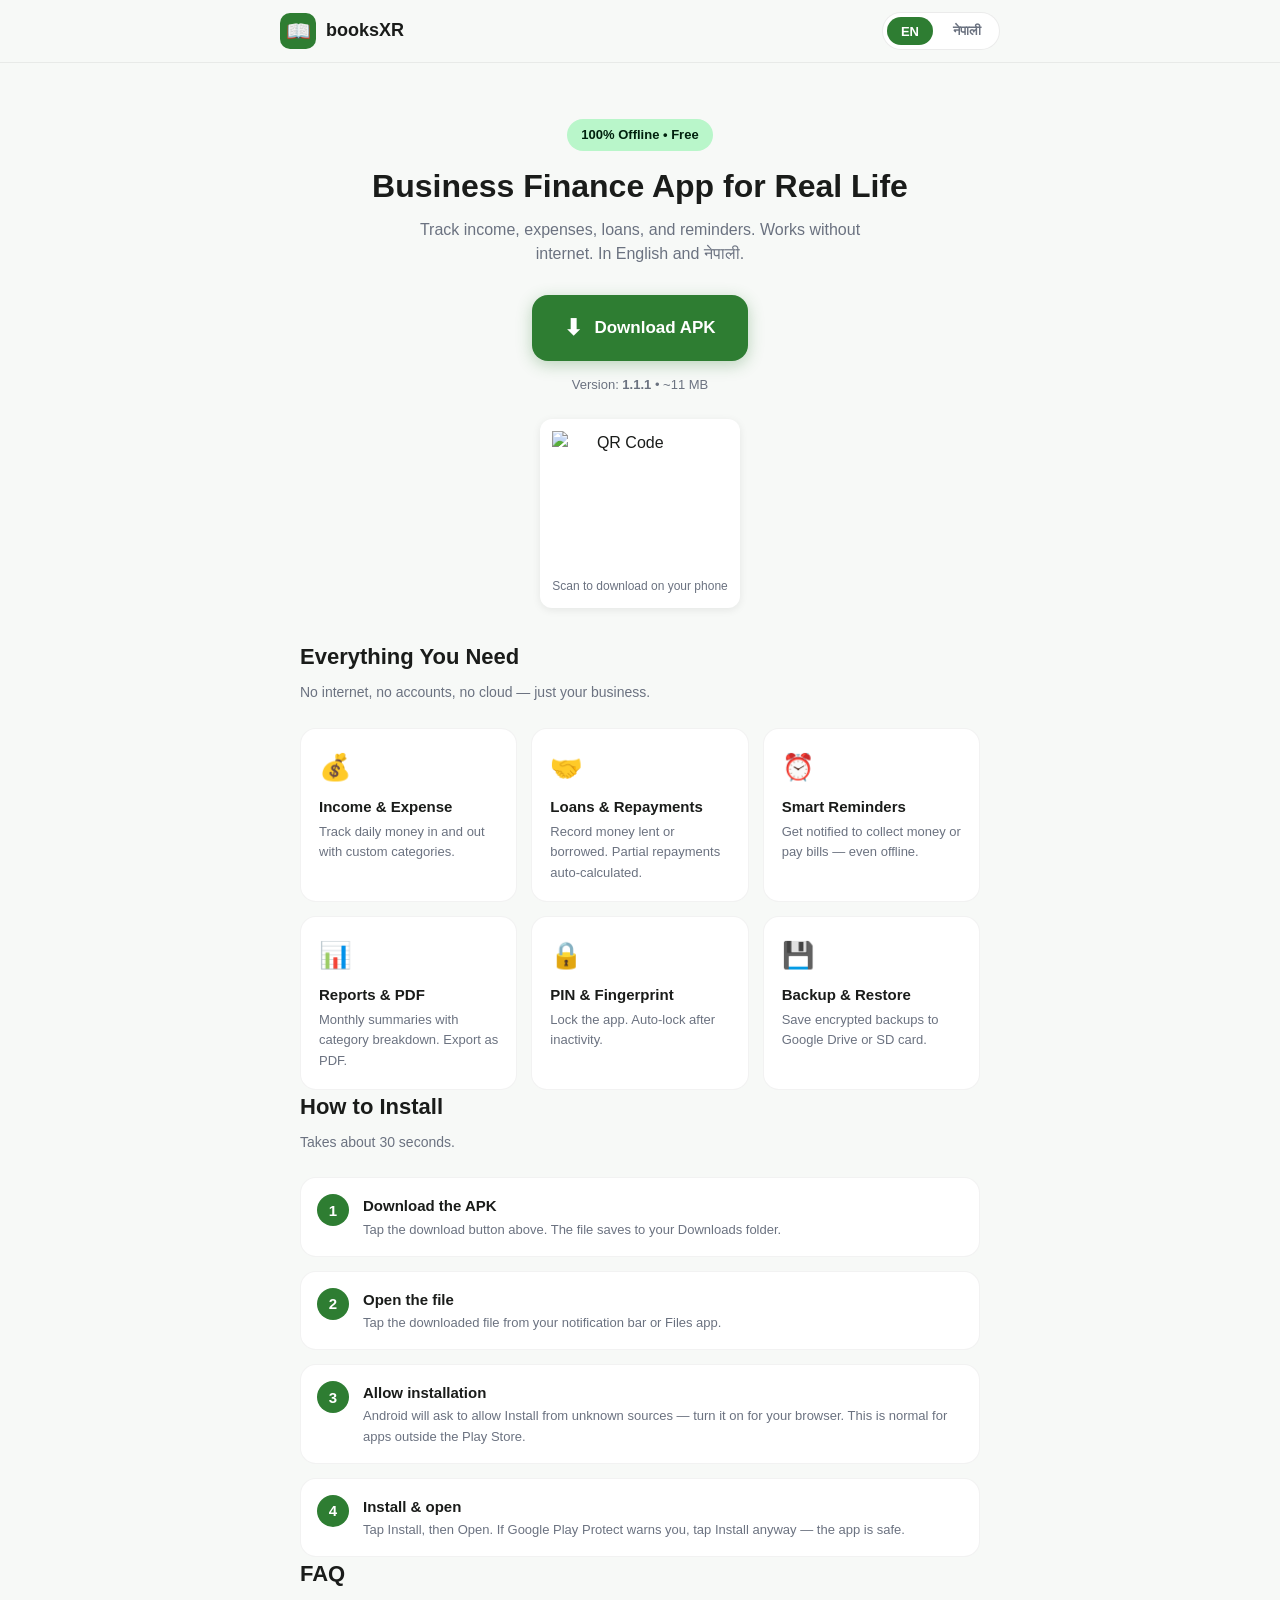
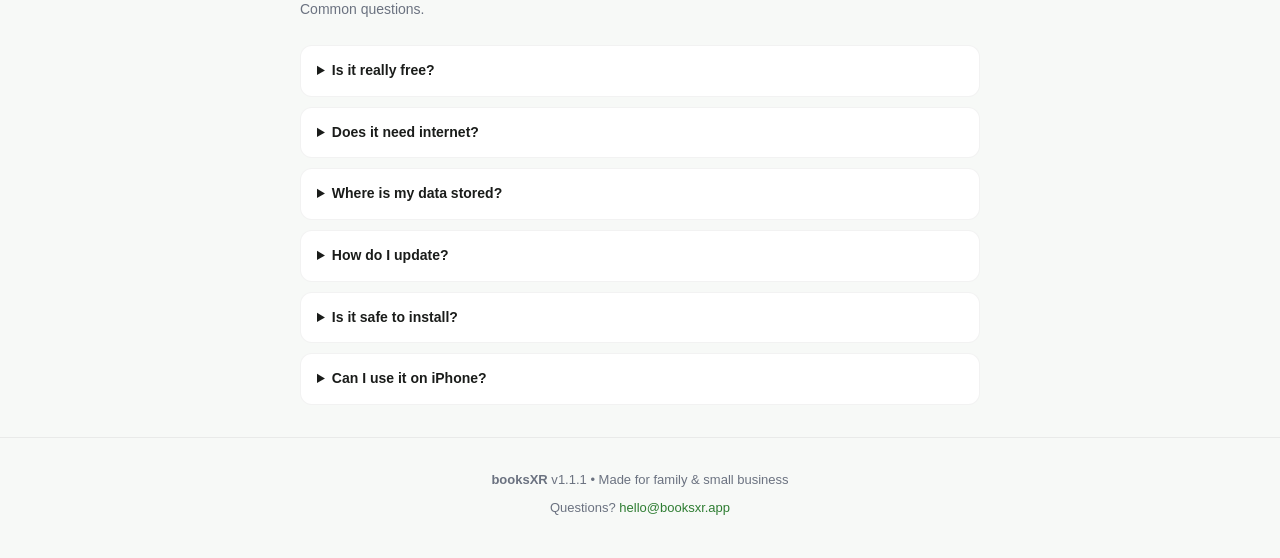
==== index.html @ 1511cb79 "made website of booksxr" ====
<!DOCTYPE html>
<html lang="en">
<head>
  <meta charset="UTF-8">
  <meta name="viewport" content="width=device-width, initial-scale=1.0">
  <title>booksXR — Business Finance App</title>
  <meta name="description" content="Free, offline, secure finance app for small business owners. Track income, expenses, loans, and reminders — in English and Nepali.">
  <meta property="og:title" content="booksXR — Business Finance App">
  <meta property="og:description" content="Free, offline, secure finance app. English + नेपाली.">
  <meta property="og:type" content="website">
  <meta name="theme-color" content="#2E7D32">
  <link rel="icon" type="image/png" href="icon-192.png">
  <link rel="apple-touch-icon" href="icon-192.png">
  <style>
    :root {
      --green: #2E7D32;
      --green-light: #B9F6CA;
      --red: #C62828;
      --dark: #1A1C1A;
      --light: #F7F9F7;
      --grey: #6B7280;
      --radius: 16px;
    }
    * { box-sizing: border-box; margin: 0; padding: 0; }
    body {
      font-family: -apple-system, BlinkMacSystemFont, "Segoe UI", Roboto, sans-serif;
      background: var(--light); color: var(--dark); line-height: 1.55;
      -webkit-font-smoothing: antialiased;
    }
    .container { max-width: 720px; margin: 0 auto; padding: 0 20px; }
    header {
      position: sticky; top: 0; z-index: 10;
      background: rgba(247, 249, 247, 0.95); backdrop-filter: blur(8px);
      border-bottom: 1px solid rgba(0,0,0,0.06);
    }
    .header-inner { display: flex; align-items: center; justify-content: space-between; padding: 12px 0; }
    .logo { display: flex; align-items: center; gap: 10px; font-weight: 700; font-size: 18px; }
    .logo-icon {
      width: 36px; height: 36px; background: var(--green); border-radius: 10px;
      display: flex; align-items: center; justify-content: center;
      color: white; font-size: 20px;
    }
    .lang-switch {
      display: flex; gap: 6px; background: white;
      border-radius: 999px; padding: 4px; border: 1px solid rgba(0,0,0,0.08);
    }
    .lang-switch button {
      padding: 6px 14px; border: none; background: transparent; cursor: pointer;
      border-radius: 999px; font-size: 13px; font-weight: 600; color: var(--grey);
      transition: all 0.15s;
    }
    .lang-switch button.active { background: var(--green); color: white; }
    
    .hero { padding: 56px 0 32px; text-align: center; }
    .hero h1 { font-size: 32px; font-weight: 800; margin-bottom: 12px; line-height: 1.2; }
    .hero p { font-size: 16px; color: var(--grey); max-width: 480px; margin: 0 auto 28px; }
    .badge {
      display: inline-flex; align-items: center; gap: 6px;
      background: var(--green-light); color: #00210E;
      padding: 6px 14px; border-radius: 999px; font-size: 13px; font-weight: 600;
      margin-bottom: 16px;
    }
    .download-btn {
      display: inline-flex; align-items: center; gap: 12px;
      background: var(--green); color: white; padding: 16px 32px;
      border-radius: var(--radius); text-decoration: none;
      font-weight: 700; font-size: 17px; box-shadow: 0 4px 16px rgba(46, 125, 50, 0.3);
      transition: transform 0.15s, box-shadow 0.15s;
    }
    .download-btn:hover { transform: translateY(-2px); box-shadow: 0 6px 20px rgba(46, 125, 50, 0.4); }
    .download-btn:active { transform: translateY(0); }
    .version-info {
      margin-top: 14px; font-size: 13px; color: var(--grey);
    }
    .qr-wrap {
      margin-top: 24px; display: inline-block;
      background: white; padding: 12px; border-radius: 12px;
      box-shadow: 0 2px 8px rgba(0,0,0,0.08);
    }
    .qr-wrap img { display: block; width: 140px; height: 140px; }
    .qr-caption { font-size: 12px; color: var(--grey); margin-top: 6px; }

    section { padding: 40px 0; }
    section h2 { font-size: 22px; font-weight: 800; margin-bottom: 8px; }
    section .sub { color: var(--grey); font-size: 14px; margin-bottom: 24px; }

    .features {
      display: grid; grid-template-columns: repeat(auto-fit, minmax(200px, 1fr));
      gap: 14px;
    }
    .feature {
      background: white; padding: 18px; border-radius: var(--radius);
      border: 1px solid rgba(0,0,0,0.05);
    }
    .feature-icon { font-size: 26px; margin-bottom: 8px; }
    .feature h3 { font-size: 15px; font-weight: 700; margin-bottom: 4px; }
    .feature p { font-size: 13px; color: var(--grey); }

    .steps { counter-reset: step; display: flex; flex-direction: column; gap: 14px; }
    .step {
      display: flex; gap: 14px; background: white; padding: 16px;
      border-radius: var(--radius); border: 1px solid rgba(0,0,0,0.05);
    }
    .step::before {
      counter-increment: step; content: counter(step);
      flex-shrink: 0; width: 32px; height: 32px; border-radius: 999px;
      background: var(--green); color: white;
      display: flex; align-items: center; justify-content: center;
      font-weight: 700; font-size: 15px;
    }
    .step-body h4 { font-size: 15px; font-weight: 700; margin-bottom: 2px; }
    .step-body p { font-size: 13px; color: var(--grey); }

    .faq { display: flex; flex-direction: column; gap: 10px; }
    details {
      background: white; padding: 14px 16px; border-radius: 12px;
      border: 1px solid rgba(0,0,0,0.05);
    }
    summary { cursor: pointer; font-weight: 600; font-size: 14px; }
    details p { font-size: 13px; color: var(--grey); margin-top: 8px; }

    footer {
      padding: 32px 0 40px; text-align: center;
      font-size: 13px; color: var(--grey);
      border-top: 1px solid rgba(0,0,0,0.06); margin-top: 32px;
    }
    footer a { color: var(--green); text-decoration: none; }
    footer a:hover { text-decoration: underline; }

    @media (max-width: 480px) {
      .hero h1 { font-size: 26px; }
      .hero { padding: 32px 0 24px; }
      .download-btn { padding: 14px 24px; font-size: 15px; }
    }
  </style>
</head>
<body>

<header>
  <div class="container header-inner">
    <div class="logo">
      <div class="logo-icon">📖</div>
      <span>booksXR</span>
    </div>
    <div class="lang-switch">
      <button id="btn-en" onclick="setLang('en')">EN</button>
      <button id="btn-ne" onclick="setLang('ne')">नेपाली</button>
    </div>
  </div>
</header>

<main>
  <div class="hero container">
    <span class="badge" data-i18n="badge">100% Offline • Free</span>
    <h1 data-i18n="hero_title">Business Finance App for Real Life</h1>
    <p data-i18n="hero_sub">Track income, expenses, loans, and reminders. Works without internet. In English and नेपाली.</p>
    
    <a id="download-btn" class="download-btn" href="booksXR-v1.1.1.apk" download>
      <span style="font-size: 22px;">⬇</span>
      <span data-i18n="download_btn">Download APK</span>
    </a>
    <div class="version-info">
      <span data-i18n="version_label">Version</span>: <strong id="version-number">1.1.1</strong>
      • <span id="apk-size">~20 MB</span>
    </div>

    <div class="qr-wrap">
      <img id="qr-img" src="https://api.qrserver.com/v1/create-qr-code/?size=200x200&data=" alt="QR Code" />
      <div class="qr-caption" data-i18n="qr_caption">Scan to download on your phone</div>
    </div>
  </div>

  <section class="container">
    <h2 data-i18n="features_title">Everything You Need</h2>
    <p class="sub" data-i18n="features_sub">No internet, no accounts, no cloud — just your business.</p>
    <div class="features">
      <div class="feature">
        <div class="feature-icon">💰</div>
        <h3 data-i18n="f1_t">Income &amp; Expense</h3>
        <p data-i18n="f1_d">Track daily money in and out with custom categories.</p>
      </div>
      <div class="feature">
        <div class="feature-icon">🤝</div>
        <h3 data-i18n="f2_t">Loans &amp; Repayments</h3>
        <p data-i18n="f2_d">Record money lent or borrowed. Partial repayments auto-calculated.</p>
      </div>
      <div class="feature">
        <div class="feature-icon">⏰</div>
        <h3 data-i18n="f3_t">Smart Reminders</h3>
        <p data-i18n="f3_d">Get notified to collect money or pay bills — even offline.</p>
      </div>
      <div class="feature">
        <div class="feature-icon">📊</div>
        <h3 data-i18n="f4_t">Reports &amp; PDF</h3>
        <p data-i18n="f4_d">Monthly summaries with category breakdown. Export as PDF.</p>
      </div>
      <div class="feature">
        <div class="feature-icon">🔒</div>
        <h3 data-i18n="f5_t">PIN &amp; Fingerprint</h3>
        <p data-i18n="f5_d">Lock the app. Auto-lock after inactivity.</p>
      </div>
      <div class="feature">
        <div class="feature-icon">💾</div>
        <h3 data-i18n="f6_t">Backup &amp; Restore</h3>
        <p data-i18n="f6_d">Save encrypted backups to Google Drive or SD card.</p>
      </div>
    </div>
  </section>

  <section class="container">
    <h2 data-i18n="install_title">How to Install</h2>
    <p class="sub" data-i18n="install_sub">Takes about 30 seconds.</p>
    <div class="steps">
      <div class="step">
        <div class="step-body">
          <h4 data-i18n="s1_t">Download the APK</h4>
          <p data-i18n="s1_d">Tap the download button above. The file will save to your Downloads folder.</p>
        </div>
      </div>
      <div class="step">
        <div class="step-body">
          <h4 data-i18n="s2_t">Open the file</h4>
          <p data-i18n="s2_d">Tap the downloaded file from your notification bar or Files app.</p>
        </div>
      </div>
      <div class="step">
        <div class="step-body">
          <h4 data-i18n="s3_t">Allow installation</h4>
          <p data-i18n="s3_d">Android will ask to allow "Install from unknown sources" — turn it on for your browser or Files app. This is normal for apps outside the Play Store.</p>
        </div>
      </div>
      <div class="step">
        <div class="step-body">
          <h4 data-i18n="s4_t">Install &amp; open</h4>
          <p data-i18n="s4_d">Tap Install, then Open. If Google Play Protect warns you, tap "Install anyway" — the app is safe and made by us.</p>
        </div>
      </div>
    </div>
  </section>

  <section class="container">
    <h2 data-i18n="faq_title">FAQ</h2>
    <p class="sub" data-i18n="faq_sub">Common questions.</p>
    <div class="faq">
      <details>
        <summary data-i18n="q1_q">Is it really free?</summary>
        <p data-i18n="q1_a">Yes — no ads, no in-app purchases, no subscription. Made for family and community use.</p>
      </details>
      <details>
        <summary data-i18n="q2_q">Does it need internet?</summary>
        <p data-i18n="q2_a">No. The app works 100% offline. All your data stays on your phone. You only need internet to download the app or to upload a backup to Google Drive (optional).</p>
      </details>
      <details>
        <summary data-i18n="q3_q">Where is my data stored?</summary>
        <p data-i18n="q3_a">On your phone, in a private database. Nothing is sent to us or any server. Only you can see it.</p>
      </details>
      <details>
        <summary data-i18n="q4_q">How do I update?</summary>
        <p data-i18n="q4_a">Come back to this site when a new version is available. Download the new APK and tap Install — it will update over the old one and keep all your data.</p>
      </details>
      <details>
        <summary data-i18n="q5_q">Is it safe to install?</summary>
        <p data-i18n="q5_a">Yes. The app is signed with a consistent signature so Android will verify updates are from the same developer. No harmful code. If you have doubts, run it through VirusTotal before installing.</p>
      </details>
      <details>
        <summary data-i18n="q6_q">Can I use it on iPhone?</summary>
        <p data-i18n="q6_a">No — Android only for now. iPhone users cannot install APK files.</p>
      </details>
    </div>
  </section>
</main>

<footer>
  <div class="container">
    <p><strong>booksXR</strong> v<span id="footer-version">1.1.1</span> • Made for family &amp; small business</p>
    <p style="margin-top: 8px;">Questions? <a href="mailto:hello@booksxr.app">hello@booksxr.app</a></p>
  </div>
</footer>

<script>
// ---- Language strings ----
const T = {
  en: {
    badge: "100% Offline • Free",
    hero_title: "Business Finance App for Real Life",
    hero_sub: "Track income, expenses, loans, and reminders. Works without internet. In English and नेपाली.",
    download_btn: "Download APK",
    version_label: "Version",
    qr_caption: "Scan to download on your phone",
    features_title: "Everything You Need",
    features_sub: "No internet, no accounts, no cloud — just your business.",
    f1_t: "Income & Expense", f1_d: "Track daily money in and out with custom categories.",
    f2_t: "Loans & Repayments", f2_d: "Record money lent or borrowed. Partial repayments auto-calculated.",
    f3_t: "Smart Reminders", f3_d: "Get notified to collect money or pay bills — even offline.",
    f4_t: "Reports & PDF", f4_d: "Monthly summaries with category breakdown. Export as PDF.",
    f5_t: "PIN & Fingerprint", f5_d: "Lock the app. Auto-lock after inactivity.",
    f6_t: "Backup & Restore", f6_d: "Save encrypted backups to Google Drive or SD card.",
    install_title: "How to Install",
    install_sub: "Takes about 30 seconds.",
    s1_t: "Download the APK", s1_d: "Tap the download button above. The file saves to your Downloads folder.",
    s2_t: "Open the file", s2_d: "Tap the downloaded file from your notification bar or Files app.",
    s3_t: "Allow installation", s3_d: "Android will ask to allow Install from unknown sources — turn it on for your browser. This is normal for apps outside the Play Store.",
    s4_t: "Install & open", s4_d: "Tap Install, then Open. If Google Play Protect warns you, tap Install anyway — the app is safe.",
    faq_title: "FAQ", faq_sub: "Common questions.",
    q1_q: "Is it really free?", q1_a: "Yes — no ads, no in-app purchases, no subscription.",
    q2_q: "Does it need internet?", q2_a: "No. The app works 100% offline. All your data stays on your phone.",
    q3_q: "Where is my data stored?", q3_a: "On your phone, in a private database. Nothing is sent to us or any server.",
    q4_q: "How do I update?", q4_a: "Come back when a new version is available. Download and install — data is preserved.",
    q5_q: "Is it safe to install?", q5_a: "Yes. Signed by us. No harmful code. Run through VirusTotal if you want extra assurance.",
    q6_q: "Can I use it on iPhone?", q6_a: "No — Android only for now."
  },
  ne: {
    badge: "१००% अफलाइन • निःशुल्क",
    hero_title: "वास्तविक जीवनको लागि व्यापार वित्त एप",
    hero_sub: "आय, खर्च, ऋण र सम्झनाहरू ट्र्याक गर्नुहोस्। इन्टरनेट बिना पनि चल्छ। अंग्रेजी र नेपालीमा।",
    download_btn: "APK डाउनलोड गर्नुहोस्",
    version_label: "संस्करण",
    qr_caption: "फोनमा डाउनलोड गर्न स्क्यान गर्नुहोस्",
    features_title: "तपाईंलाई चाहिने सबै कुरा",
    features_sub: "इन्टरनेट छैन, खाता छैन, क्लाउड छैन — तपाईंको व्यापार मात्र।",
    f1_t: "आय र खर्च", f1_d: "दैनिक पैसा आउने र जाने कुरा कस्टम श्रेणीसँग ट्र्याक गर्नुहोस्।",
    f2_t: "ऋण र भुक्तानी", f2_d: "दिएको वा लिएको पैसा रेकर्ड गर्नुहोस्। आंशिक भुक्तानी स्वतः गणना।",
    f3_t: "स्मार्ट सम्झनाहरू", f3_d: "पैसा उठाउन वा बिल तिर्न सूचना पाउनुहोस् — अफलाइन पनि।",
    f4_t: "प्रतिवेदन र PDF", f4_d: "मासिक सारांश श्रेणी विभाजनसहित। PDF मा निर्यात गर्नुहोस्।",
    f5_t: "PIN र औंलाको छाप", f5_d: "एप लक गर्नुहोस्। निष्क्रियतापछि स्वतः लक।",
    f6_t: "ब्याकअप र पुनर्स्थापना", f6_d: "इन्क्रिप्टेड ब्याकअप Google Drive वा SD कार्डमा सुरक्षित गर्नुहोस्।",
    install_title: "कसरी इन्स्टल गर्ने",
    install_sub: "करिब ३० सेकेन्ड लाग्छ।",
    s1_t: "APK डाउनलोड गर्नुहोस्", s1_d: "माथिको डाउनलोड बटन थिच्नुहोस्। फाइल तपाईंको Downloads फोल्डरमा जान्छ।",
    s2_t: "फाइल खोल्नुहोस्", s2_d: "सूचना बार वा Files एपबाट डाउनलोड भएको फाइलमा थिच्नुहोस्।",
    s3_t: "इन्स्टल गर्न अनुमति दिनुहोस्", s3_d: "Android ले अज्ञात स्रोतबाट इन्स्टल गर्न अनुमति माग्नेछ — ब्राउजरको लागि अन गर्नुहोस्। Play Store बाहिरका एपहरूको लागि यो सामान्य हो।",
    s4_t: "इन्स्टल र खोल्नुहोस्", s4_d: "Install थिच्नुहोस्, त्यसपछि Open। Google Play Protect ले चेतावनी दिए Install anyway थिच्नुहोस् — एप सुरक्षित छ।",
    faq_title: "प्रश्नोत्तर", faq_sub: "सामान्य प्रश्नहरू।",
    q1_q: "के यो साँच्चै निःशुल्क छ?", q1_a: "हो — कुनै विज्ञापन, इन-एप खरिद, वा सदस्यता छैन।",
    q2_q: "के इन्टरनेट चाहिन्छ?", q2_a: "चाहिँदैन। एप १००% अफलाइन चल्छ। तपाईंको सबै डाटा फोनमै रहन्छ।",
    q3_q: "मेरो डाटा कहाँ रहन्छ?", q3_a: "तपाईंको फोनमा, निजी डाटाबेसमा। हामी वा कुनै सर्भरमा केही पठाइँदैन।",
    q4_q: "कसरी अपडेट गर्ने?", q4_a: "नयाँ संस्करण आएपछि यहाँ फर्केर डाउनलोड र इन्स्टल गर्नुहोस् — डाटा सुरक्षित रहन्छ।",
    q5_q: "इन्स्टल गर्न सुरक्षित छ?", q5_a: "हो। हामीले हस्ताक्षर गरेको। कुनै हानिकारक कोड छैन।",
    q6_q: "iPhone मा प्रयोग गर्न सकिन्छ?", q6_a: "अहिलेलाई Android मात्र।"
  }
};

function setLang(lang) {
  localStorage.setItem('booksxr_lang', lang);
  document.documentElement.lang = lang;
  document.querySelectorAll('[data-i18n]').forEach(el => {
    const key = el.getAttribute('data-i18n');
    if (T[lang][key]) el.textContent = T[lang][key];
  });
  document.getElementById('btn-en').classList.toggle('active', lang === 'en');
  document.getElementById('btn-ne').classList.toggle('active', lang === 'ne');
}

// Init language
const savedLang = localStorage.getItem('booksxr_lang') || 'en';
setLang(savedLang);

// Set QR code URL
document.getElementById('qr-img').src =
  'https://api.qrserver.com/v1/create-qr-code/?size=200x200&data=' +
  encodeURIComponent(window.location.href);

// Load version from version.json
fetch('version.json').then(r => r.json()).then(data => {
  document.getElementById('version-number').textContent = data.version;
  document.getElementById('footer-version').textContent = data.version;
  document.getElementById('apk-size').textContent = '~' + data.size + ' MB';
  const btn = document.getElementById('download-btn');
  btn.href = data.apkFile;
  btn.setAttribute('download', data.apkFile);
}).catch(() => {});
</script>
</body>
</html>
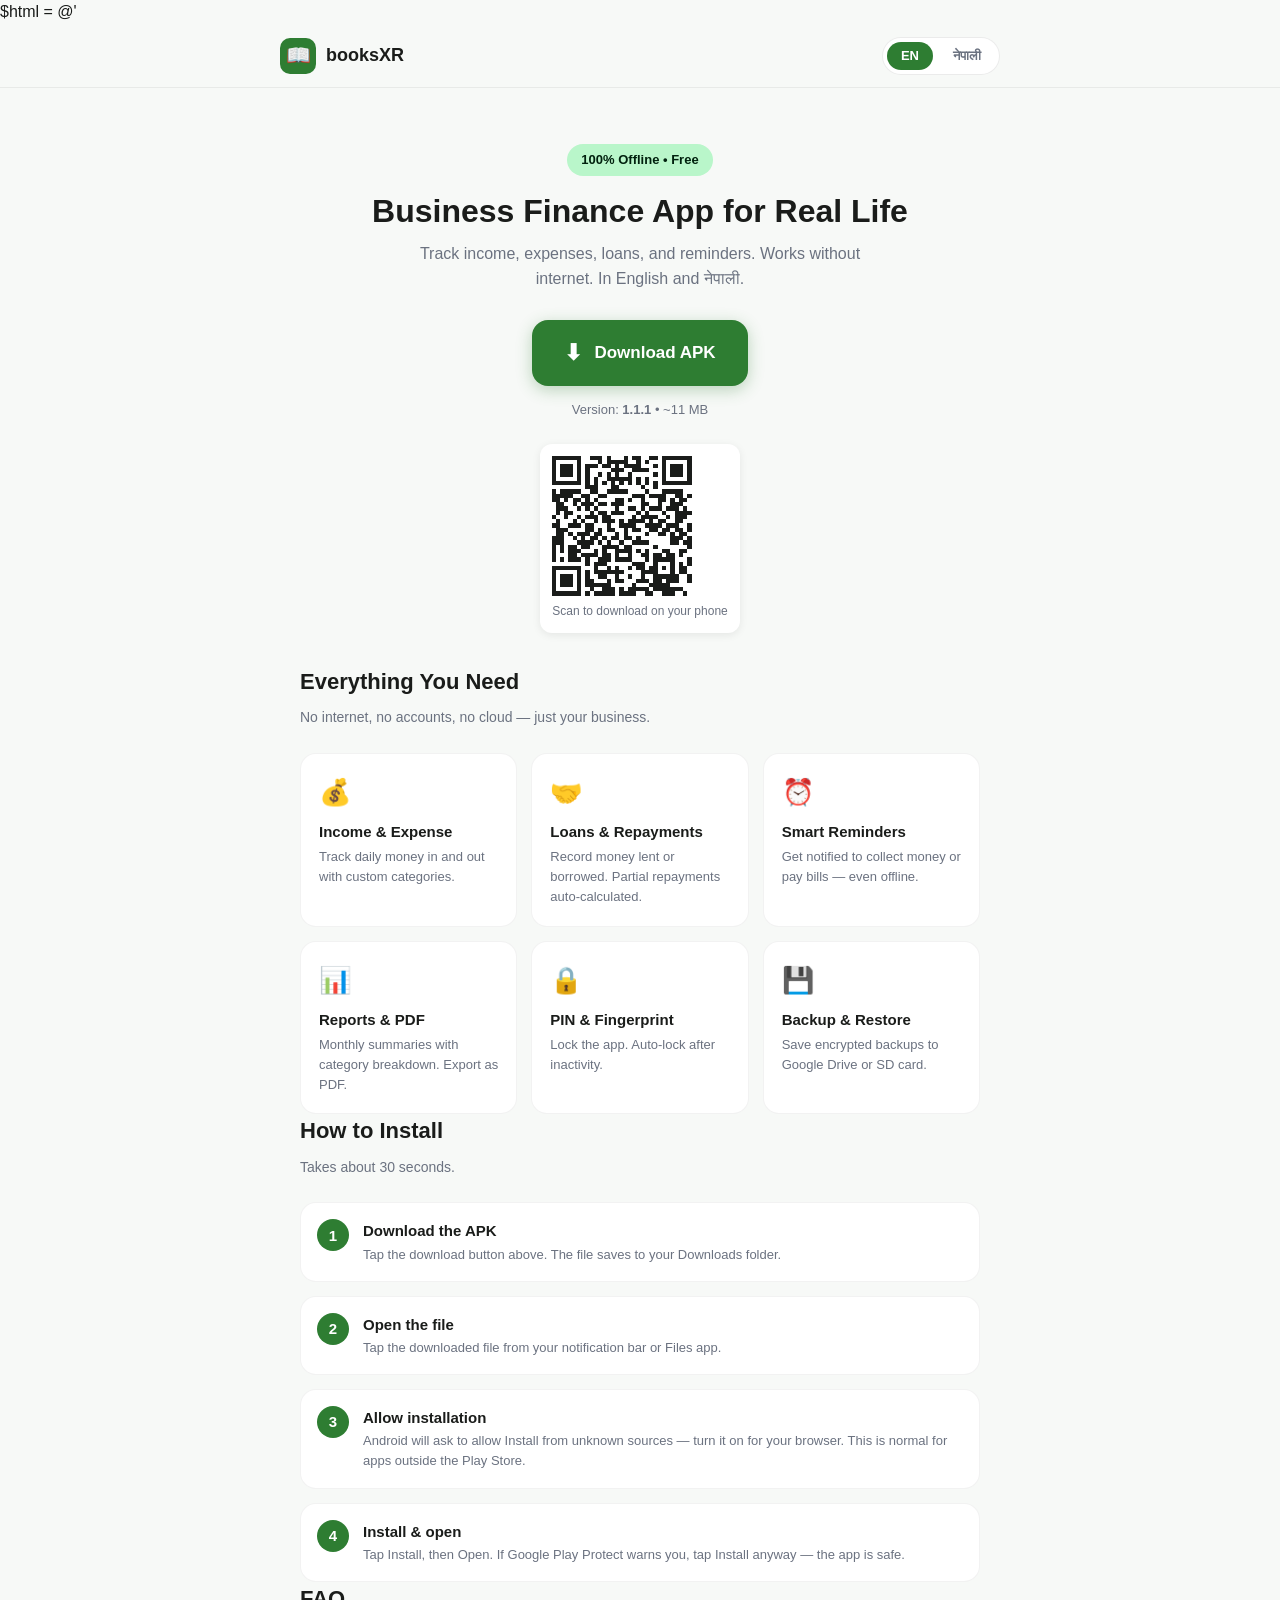
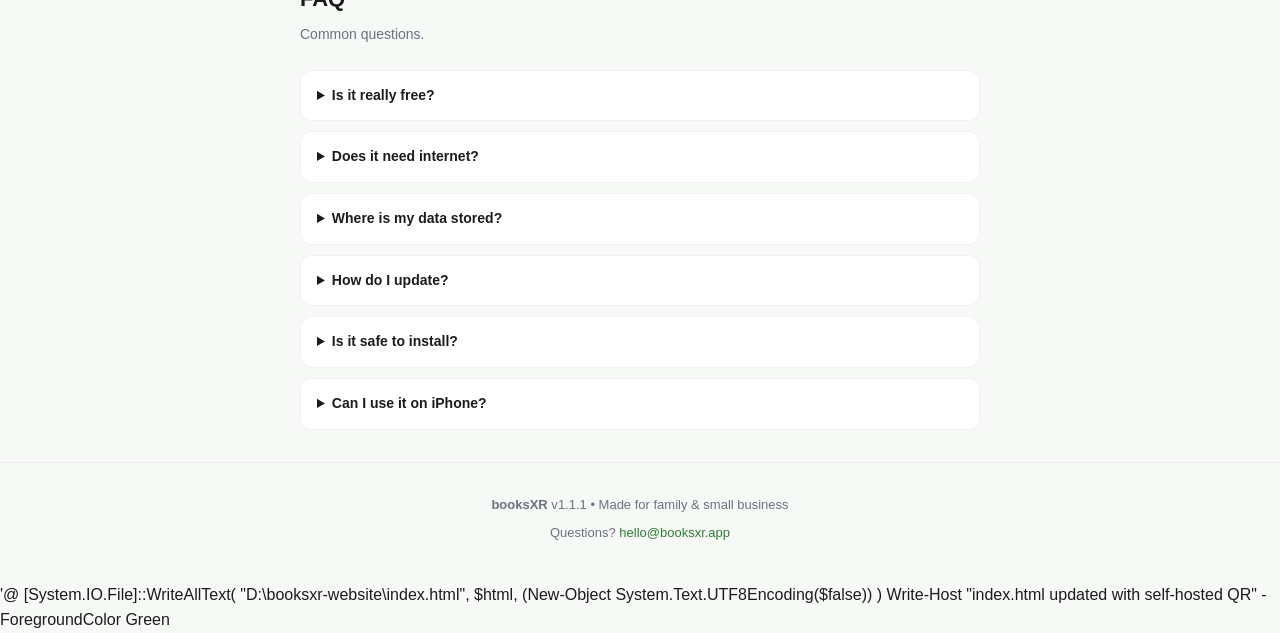
==== commit 840896da: "Self-hosted QR code (no external API)" ====
--- a/index.html
+++ b/index.html
@@ -1,3 +1,4 @@
+$html = @'
 <!DOCTYPE html>
 <html lang="en">
 <head>
@@ -77,7 +78,8 @@
       background: white; padding: 12px; border-radius: 12px;
       box-shadow: 0 2px 8px rgba(0,0,0,0.08);
     }
-    .qr-wrap img { display: block; width: 140px; height: 140px; }
+    #qr-container { width: 140px; height: 140px; display: flex; align-items: center; justify-content: center; }
+    #qr-container img, #qr-container canvas { display: block; width: 140px; height: 140px; }
     .qr-caption { font-size: 12px; color: var(--grey); margin-top: 6px; }
 
     section { padding: 40px 0; }
@@ -165,7 +167,7 @@
     </div>
 
     <div class="qr-wrap">
-      <img id="qr-img" src="https://api.qrserver.com/v1/create-qr-code/?size=200x200&data=" alt="QR Code" />
+      <div id="qr-container"></div>
       <div class="qr-caption" data-i18n="qr_caption">Scan to download on your phone</div>
     </div>
   </div>
@@ -277,6 +279,7 @@
   </div>
 </footer>
 
+<script src="qrcode.min.js"></script>
 <script>
 // ---- Language strings ----
 const T = {
@@ -351,14 +354,20 @@
   document.getElementById('btn-ne').classList.toggle('active', lang === 'ne');
 }
 
-// Init language
 const savedLang = localStorage.getItem('booksxr_lang') || 'en';
 setLang(savedLang);
 
-// Set QR code URL
-document.getElementById('qr-img').src =
-  'https://api.qrserver.com/v1/create-qr-code/?size=200x200&data=' +
-  encodeURIComponent(window.location.href);
+// Self-hosted QR code — no external API
+if (typeof QRCode !== 'undefined') {
+  new QRCode(document.getElementById('qr-container'), {
+    text: window.location.href,
+    width: 140,
+    height: 140,
+    colorDark: "#1A1C1A",
+    colorLight: "#FFFFFF",
+    correctLevel: QRCode.CorrectLevel.M
+  });
+}
 
 // Load version from version.json
 fetch('version.json').then(r => r.json()).then(data => {
@@ -371,4 +380,11 @@
 }).catch(() => {});
 </script>
 </body>
-</html>+</html>
+'@
+[System.IO.File]::WriteAllText(
+    "D:\booksxr-website\index.html",
+    $html,
+    (New-Object System.Text.UTF8Encoding($false))
+)
+Write-Host "index.html updated with self-hosted QR" -ForegroundColor Green
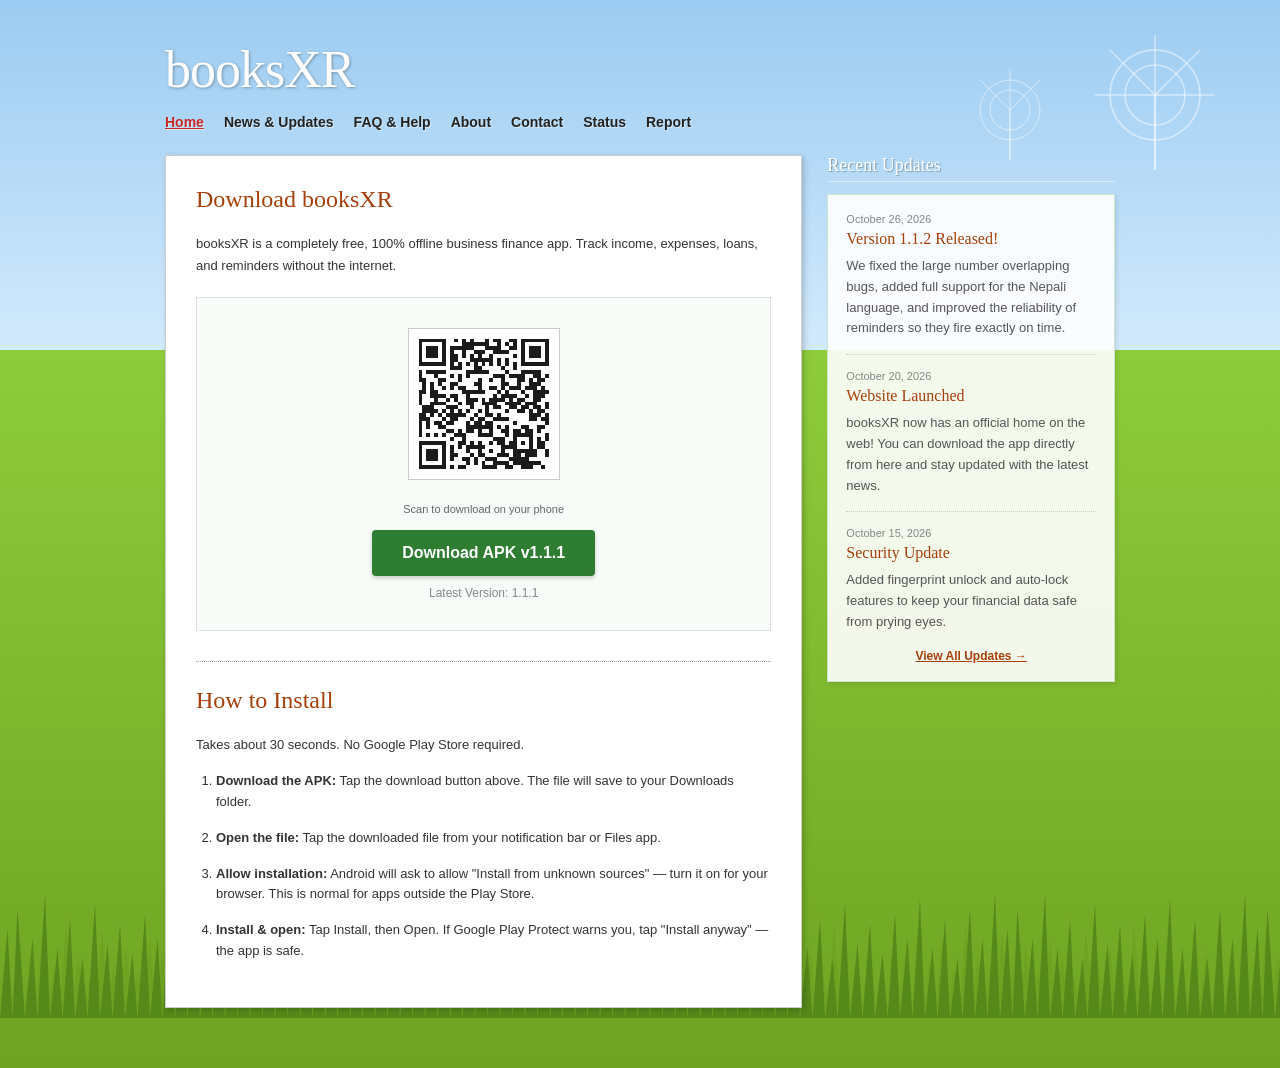
==== commit be261b59: "update website" ====
--- a/index.html
+++ b/index.html
@@ -1,390 +1,522 @@
-$html = @'
 <!DOCTYPE html>
 <html lang="en">
 <head>
   <meta charset="UTF-8">
   <meta name="viewport" content="width=device-width, initial-scale=1.0">
   <title>booksXR — Business Finance App</title>
-  <meta name="description" content="Free, offline, secure finance app for small business owners. Track income, expenses, loans, and reminders — in English and Nepali.">
-  <meta property="og:title" content="booksXR — Business Finance App">
-  <meta property="og:description" content="Free, offline, secure finance app. English + नेपाली.">
-  <meta property="og:type" content="website">
-  <meta name="theme-color" content="#2E7D32">
-  <link rel="icon" type="image/png" href="icon-192.png">
-  <link rel="apple-touch-icon" href="icon-192.png">
+  <script src="qrcode.min.js"></script>
   <style>
-    :root {
-      --green: #2E7D32;
-      --green-light: #B9F6CA;
-      --red: #C62828;
-      --dark: #1A1C1A;
-      --light: #F7F9F7;
-      --grey: #6B7280;
-      --radius: 16px;
-    }
-    * { box-sizing: border-box; margin: 0; padding: 0; }
+    /* ---- Base 2010 Blog Setup ---- */
     body {
-      font-family: -apple-system, BlinkMacSystemFont, "Segoe UI", Roboto, sans-serif;
-      background: var(--light); color: var(--dark); line-height: 1.55;
-      -webkit-font-smoothing: antialiased;
-    }
-    .container { max-width: 720px; margin: 0 auto; padding: 0 20px; }
+      margin: 0;
+      padding: 0;
+      font-family: Arial, Helvetica, sans-serif;
+      font-size: 13px;
+      color: #333;
+      background: linear-gradient(to bottom, #9bcbf1 0%, #d2eafd 350px, #8ecc3b 350px, #6da321 100%);
+      min-height: 100vh;
+      overflow-x: hidden;
+      position: relative;
+    }
+
+    /* ---- MOVING BACKGROUND ELEMENTS ---- */
+    .seed {
+      position: absolute;
+      background: white;
+      border-radius: 50%;
+      box-shadow: 0 0 3px white;
+      opacity: 0;
+      animation: floatSeed 12s linear infinite;
+    }
+    .seed::after {
+      content: '';
+      position: absolute;
+      top: 100%;
+      left: 50%;
+      width: 1px;
+      height: 15px;
+      background: rgba(255,255,255,0.6);
+      transform: translateX(-50%);
+    }
+
+    @keyframes floatSeed {
+      0% { transform: translate(0, 0) rotate(0deg); opacity: 0; }
+      10% { opacity: 0.8; }
+      80% { opacity: 0.8; }
+      100% { transform: translate(-100px, 250px) rotate(45deg); opacity: 0; }
+    }
+
+    .dandelion {
+      position: absolute;
+      pointer-events: none;
+      transform-origin: bottom center;
+      animation: sway 6s ease-in-out infinite alternate;
+    }
+    .dandelion-1 { top: 20px; right: 50px; width: 150px; animation-delay: 0s; }
+    .dandelion-2 { top: 60px; right: 220px; width: 100px; animation-delay: -2s; }
+    .dandelion-3 { top: 100px; right: 150px; width: 80px; animation-delay: -4s; }
+
+    @keyframes sway {
+      0% { transform: rotate(-3deg); }
+      100% { transform: rotate(3deg); }
+    }
+
+    .grass-layer {
+      position: absolute;
+      bottom: 0;
+      left: 0;
+      width: 100%;
+      height: 120px;
+      background-image: url('data:image/svg+xml;utf8,<svg xmlns="http://www.w3.org/2000/svg" viewBox="0 0 100 30" preserveAspectRatio="none"><path d="M0,30 L2,15 L4,30 L6,10 L8,30 L10,18 L12,30 L14,12 L16,30 L18,20 L20,30 L22,8 L24,30 L26,16 L28,30 L30,22 L32,30 L34,10 L36,30 L38,18 L40,30 L42,14 L44,30 L46,20 L48,30 L50,12 L52,30 L54,16 L56,30 L58,22 L60,30 L62,10 L64,30 L66,18 L68,30 L70,14 L72,30 L74,20 L76,30 L78,8 L80,30 L82,16 L84,30 L86,22 L88,30 L90,12 L92,30 L94,18 L96,30 L98,10 L100,30 Z" fill="%236da321"/></svg>');
+      background-size: 300px 100%;
+      background-repeat: repeat-x;
+      animation: wind 4s ease-in-out infinite alternate;
+      z-index: 1;
+    }
+
+    .grass-layer-front {
+      position: absolute;
+      bottom: -10px;
+      left: 0;
+      width: 100%;
+      height: 150px;
+      background-image: url('data:image/svg+xml;utf8,<svg xmlns="http://www.w3.org/2000/svg" viewBox="0 0 100 30" preserveAspectRatio="none"><path d="M0,30 L3,12 L5,30 L7,8 L10,30 L13,14 L15,30 L18,5 L20,30 L23,16 L25,30 L28,10 L30,30 L33,18 L35,30 L38,7 L40,30 L43,15 L45,30 L48,11 L50,30 L53,17 L55,30 L58,9 L60,30 L63,14 L65,30 L68,6 L70,30 L73,16 L75,30 L78,10 L80,30 L83,18 L85,30 L88,8 L90,30 L93,14 L95,30 L98,5 L100,30 Z" fill="%23558919"/></svg>');
+      background-size: 250px 100%;
+      background-repeat: repeat-x;
+      animation: wind 3s ease-in-out infinite alternate-reverse;
+      z-index: 2;
+    }
+
+    @keyframes wind {
+      0% { transform: skewX(-5deg); }
+      100% { transform: skewX(5deg); }
+    }
+
+    /* ---- LAYOUT & CONTENT ---- */
+    .wrapper {
+      max-width: 950px;
+      margin: 0 auto;
+      position: relative;
+      z-index: 10;
+      padding: 0 15px; /* Padding for mobile */
+    }
+
     header {
-      position: sticky; top: 0; z-index: 10;
-      background: rgba(247, 249, 247, 0.95); backdrop-filter: blur(8px);
-      border-bottom: 1px solid rgba(0,0,0,0.06);
-    }
-    .header-inner { display: flex; align-items: center; justify-content: space-between; padding: 12px 0; }
-    .logo { display: flex; align-items: center; gap: 10px; font-weight: 700; font-size: 18px; }
-    .logo-icon {
-      width: 36px; height: 36px; background: var(--green); border-radius: 10px;
-      display: flex; align-items: center; justify-content: center;
-      color: white; font-size: 20px;
-    }
-    .lang-switch {
-      display: flex; gap: 6px; background: white;
-      border-radius: 999px; padding: 4px; border: 1px solid rgba(0,0,0,0.08);
-    }
-    .lang-switch button {
-      padding: 6px 14px; border: none; background: transparent; cursor: pointer;
-      border-radius: 999px; font-size: 13px; font-weight: 600; color: var(--grey);
-      transition: all 0.15s;
-    }
-    .lang-switch button.active { background: var(--green); color: white; }
-    
-    .hero { padding: 56px 0 32px; text-align: center; }
-    .hero h1 { font-size: 32px; font-weight: 800; margin-bottom: 12px; line-height: 1.2; }
-    .hero p { font-size: 16px; color: var(--grey); max-width: 480px; margin: 0 auto 28px; }
-    .badge {
-      display: inline-flex; align-items: center; gap: 6px;
-      background: var(--green-light); color: #00210E;
-      padding: 6px 14px; border-radius: 999px; font-size: 13px; font-weight: 600;
-      margin-bottom: 16px;
-    }
-    .download-btn {
-      display: inline-flex; align-items: center; gap: 12px;
-      background: var(--green); color: white; padding: 16px 32px;
-      border-radius: var(--radius); text-decoration: none;
-      font-weight: 700; font-size: 17px; box-shadow: 0 4px 16px rgba(46, 125, 50, 0.3);
-      transition: transform 0.15s, box-shadow 0.15s;
-    }
-    .download-btn:hover { transform: translateY(-2px); box-shadow: 0 6px 20px rgba(46, 125, 50, 0.4); }
-    .download-btn:active { transform: translateY(0); }
-    .version-info {
-      margin-top: 14px; font-size: 13px; color: var(--grey);
-    }
-    .qr-wrap {
-      margin-top: 24px; display: inline-block;
-      background: white; padding: 12px; border-radius: 12px;
-      box-shadow: 0 2px 8px rgba(0,0,0,0.08);
-    }
-    #qr-container { width: 140px; height: 140px; display: flex; align-items: center; justify-content: center; }
-    #qr-container img, #qr-container canvas { display: block; width: 140px; height: 140px; }
-    .qr-caption { font-size: 12px; color: var(--grey); margin-top: 6px; }
-
-    section { padding: 40px 0; }
-    section h2 { font-size: 22px; font-weight: 800; margin-bottom: 8px; }
-    section .sub { color: var(--grey); font-size: 14px; margin-bottom: 24px; }
-
-    .features {
-      display: grid; grid-template-columns: repeat(auto-fit, minmax(200px, 1fr));
-      gap: 14px;
-    }
-    .feature {
-      background: white; padding: 18px; border-radius: var(--radius);
-      border: 1px solid rgba(0,0,0,0.05);
-    }
-    .feature-icon { font-size: 26px; margin-bottom: 8px; }
-    .feature h3 { font-size: 15px; font-weight: 700; margin-bottom: 4px; }
-    .feature p { font-size: 13px; color: var(--grey); }
-
-    .steps { counter-reset: step; display: flex; flex-direction: column; gap: 14px; }
-    .step {
-      display: flex; gap: 14px; background: white; padding: 16px;
-      border-radius: var(--radius); border: 1px solid rgba(0,0,0,0.05);
-    }
-    .step::before {
-      counter-increment: step; content: counter(step);
-      flex-shrink: 0; width: 32px; height: 32px; border-radius: 999px;
-      background: var(--green); color: white;
-      display: flex; align-items: center; justify-content: center;
-      font-weight: 700; font-size: 15px;
-    }
-    .step-body h4 { font-size: 15px; font-weight: 700; margin-bottom: 2px; }
-    .step-body p { font-size: 13px; color: var(--grey); }
-
-    .faq { display: flex; flex-direction: column; gap: 10px; }
-    details {
-      background: white; padding: 14px 16px; border-radius: 12px;
-      border: 1px solid rgba(0,0,0,0.05);
-    }
-    summary { cursor: pointer; font-weight: 600; font-size: 14px; }
-    details p { font-size: 13px; color: var(--grey); margin-top: 8px; }
-
-    footer {
-      padding: 32px 0 40px; text-align: center;
-      font-size: 13px; color: var(--grey);
-      border-top: 1px solid rgba(0,0,0,0.06); margin-top: 32px;
-    }
-    footer a { color: var(--green); text-decoration: none; }
-    footer a:hover { text-decoration: underline; }
-
-    @media (max-width: 480px) {
-      .hero h1 { font-size: 26px; }
-      .hero { padding: 32px 0 24px; }
-      .download-btn { padding: 14px 24px; font-size: 15px; }
+      padding-top: 40px;
+      padding-bottom: 25px;
+    }
+
+    h1.logo {
+      font-family: Georgia, serif;
+      font-size: 52px;
+      color: #fff;
+      font-weight: normal;
+      margin: 0 0 15px 0;
+      text-shadow: 1px 1px 3px rgba(0,0,0,0.3);
+      letter-spacing: -1px;
+    }
+
+    nav {
+      display: flex;
+      gap: 20px;
+      align-items: center;
+      flex-wrap: wrap; /* Allows links to wrap on mobile */
+    }
+
+    nav a {
+      color: #222;
+      text-decoration: none;
+      font-weight: bold;
+      font-size: 14px;
+      cursor: pointer;
+      text-shadow: 1px 1px 0px rgba(255,255,255,0.5);
+    }
+
+    nav a:hover, nav a.active {
+      color: #C62828;
+      text-decoration: underline;
+    }
+
+    .container {
+      display: flex;
+      gap: 25px;
+      margin-bottom: 60px;
+    }
+
+    .main-content {
+      flex: 2;
+      background: #fff;
+      padding: 30px;
+      border: 1px solid #ccc;
+      box-shadow: 2px 2px 6px rgba(0,0,0,0.2);
+      min-height: 500px;
+    }
+
+    /* Typography */
+    h2 {
+      font-family: Georgia, serif;
+      font-size: 24px;
+      color: #A63F0A;
+      font-weight: normal;
+      margin-top: 0;
+      margin-bottom: 20px;
+    }
+
+    p {
+      line-height: 1.7;
+      margin-bottom: 15px;
+    }
+
+    .dotted-line {
+      border-top: 1px dotted #999;
+      margin: 25px 0;
+    }
+
+    /* QR & Download */
+    .download-box {
+      text-align: center;
+      margin: 20px 0 30px 0;
+      padding: 30px;
+      background: #F8FCF8;
+      border: 1px dotted #ccc;
+    }
+
+    #qr-container {
+      display: inline-block;
+      background: #fff;
+      padding: 10px;
+      border: 1px solid #ccc;
+      margin-bottom: 20px;
+    }
+
+    .btn-download {
+      display: inline-block;
+      background: #2E7D32;
+      color: white;
+      padding: 14px 30px;
+      text-decoration: none;
+      font-size: 16px;
+      font-weight: bold;
+      border-radius: 4px;
+      box-shadow: 0 2px 4px rgba(0,0,0,0.2);
+      text-align: center;
+    }
+
+    .btn-download:hover {
+      background: #1B5E20;
+    }
+
+    /* Installation Steps */
+    .steps {
+      padding-left: 20px;
+      margin-top: 15px;
+    }
+    .steps li {
+      margin-bottom: 15px;
+      line-height: 1.6;
+    }
+
+    /* Blog / News Styles */
+    .blog-post {
+      border-bottom: 1px dotted #ccc;
+      padding-bottom: 15px;
+      margin-bottom: 15px;
+    }
+    .blog-post:last-child {
+      border-bottom: none;
+      margin-bottom: 0;
+      padding-bottom: 0;
+    }
+    .blog-date {
+      font-size: 11px;
+      color: #888;
+      margin-bottom: 5px;
+    }
+    .blog-title {
+      font-family: Georgia, serif;
+      color: #A63F0A;
+      font-size: 16px;
+      margin-bottom: 8px;
+    }
+    .blog-snippet {
+      font-size: 13px;
+      color: #555;
+      line-height: 1.6;
+    }
+
+    /* Page Routing */
+    .page-view { display: none; }
+    .page-view.active { display: block; }
+
+    /* ---- MOBILE RESPONSIVENESS ---- */
+    @media (max-width: 768px) {
+      h1.logo { font-size: 40px; }
+      nav { gap: 12px; justify-content: center; }
+      .container { flex-direction: column; gap: 20px; }
+      .main-content { padding: 20px; min-height: auto; }
+      .download-box { padding: 15px; }
+      .dandelion, .seed { display: none; } /* Hide bg elements to save performance */
+      body {
+        background: linear-gradient(to bottom, #9bcbf1 0%, #d2eafd 200px, #8ecc3b 200px, #6da321 100%);
+      }
     }
   </style>
 </head>
 <body>
 
-<header>
-  <div class="container header-inner">
-    <div class="logo">
-      <div class="logo-icon">📖</div>
-      <span>booksXR</span>
-    </div>
-    <div class="lang-switch">
-      <button id="btn-en" onclick="setLang('en')">EN</button>
-      <button id="btn-ne" onclick="setLang('ne')">नेपाली</button>
+  <!-- Background Elements -->
+  <div class="seed" style="top: 50px; left: 20%; animation-delay: 0s;"></div>
+  <div class="seed" style="top: 100px; left: 40%; animation-delay: 3s;"></div>
+  <div class="seed" style="top: 30px; left: 60%; animation-delay: 6s;"></div>
+  <div class="seed" style="top: 150px; left: 80%; animation-delay: 9s;"></div>
+
+  <svg class="dandelion dandelion-1" viewBox="0 0 100 100">
+    <path d="M50,50 L50,100" stroke="#fff" stroke-width="1.5" opacity="0.6"/>
+    <circle cx="50" cy="50" r="30" stroke="#fff" stroke-width="1" fill="none" opacity="0.5"/>
+    <circle cx="50" cy="50" r="20" stroke="#fff" stroke-width="1" fill="none" opacity="0.5"/>
+    <line x1="50" y1="50" x2="20" y2="20" stroke="#fff" stroke-width="1" opacity="0.5"/>
+    <line x1="50" y1="50" x2="80" y2="20" stroke="#fff" stroke-width="1" opacity="0.5"/>
+    <line x1="50" y1="50" x2="50" y2="10" stroke="#fff" stroke-width="1" opacity="0.5"/>
+    <line x1="50" y1="50" x2="10" y2="50" stroke="#fff" stroke-width="1" opacity="0.5"/>
+    <line x1="50" y1="50" x2="90" y2="50" stroke="#fff" stroke-width="1" opacity="0.5"/>
+  </svg>
+  <svg class="dandelion dandelion-2" viewBox="0 0 100 100">
+    <path d="M50,50 L50,100" stroke="#fff" stroke-width="1.5" opacity="0.6"/>
+    <circle cx="50" cy="50" r="30" stroke="#fff" stroke-width="1" fill="none" opacity="0.5"/>
+    <circle cx="50" cy="50" r="20" stroke="#fff" stroke-width="1" fill="none" opacity="0.5"/>
+    <line x1="50" y1="50" x2="20" y2="20" stroke="#fff" stroke-width="1" opacity="0.5"/>
+    <line x1="50" y1="50" x2="80" y2="20" stroke="#fff" stroke-width="1" opacity="0.5"/>
+    <line x1="50" y1="50" x2="50" y2="10" stroke="#fff" stroke-width="1" opacity="0.5"/>
+  </svg>
+
+  <div class="grass-layer"></div>
+  <div class="grass-layer-front"></div>
+
+  <div class="wrapper">
+    <header>
+      <h1 class="logo">booksXR</h1>
+      <nav>
+        <a onclick="showPage('home')" id="nav-home" class="active">Home</a>
+        <a onclick="showPage('news')" id="nav-news">News &amp; Updates</a>
+        <a onclick="showPage('faq')" id="nav-faq">FAQ &amp; Help</a>
+        <a onclick="showPage('about')" id="nav-about">About</a>
+        <a onclick="showPage('contact')" id="nav-contact">Contact</a>
+        <a onclick="showPage('status')" id="nav-status">Status</a>
+        <a onclick="showPage('report')" id="nav-report">Report</a>
+      </nav>
+    </header>
+
+    <div class="container">
+      <!-- LEFT COLUMN: MAIN CONTENT -->
+      <div class="main-content">
+        
+        <!-- HOME PAGE -->
+        <div id="page-home" class="page-view active">
+          <h2>Download booksXR</h2>
+          <p>booksXR is a completely free, 100% offline business finance app. Track income, expenses, loans, and reminders without the internet.</p>
+          
+          <div class="download-box">
+            <div id="qr-container"></div>
+            <div style="margin-bottom: 15px; font-size: 11px; color: #666;">Scan to download on your phone</div>
+            <a href="booksXR-v1.1.2.apk" id="download-btn" class="btn-download">Download APK</a>
+            <div style="margin-top: 10px; font-size: 12px; color: #888;">Latest Version: <span id="version-text">...</span></div>
+          </div>
+
+          <div class="dotted-line"></div>
+
+          <h2>How to Install</h2>
+          <p>Takes about 30 seconds. No Google Play Store required.</p>
+          <ol class="steps">
+            <li><strong>Download the APK:</strong> Tap the download button above. The file will save to your Downloads folder.</li>
+            <li><strong>Open the file:</strong> Tap the downloaded file from your notification bar or Files app.</li>
+            <li><strong>Allow installation:</strong> Android will ask to allow "Install from unknown sources" — turn it on for your browser. This is normal for apps outside the Play Store.</li>
+            <li><strong>Install &amp; open:</strong> Tap Install, then Open. If Google Play Protect warns you, tap "Install anyway" — the app is safe.</li>
+          </ol>
+        </div>
+
+        <!-- NEWS PAGE (FULL LIST) -->
+        <div id="page-news" class="page-view">
+          <h2>News &amp; Updates</h2>
+          <div id="full-news-list"></div>
+        </div>
+
+        <!-- FAQ PAGE -->
+        <div id="page-faq" class="page-view">
+          <h2>FAQ &amp; Help</h2>
+          <p><strong>Is it really free?</strong><br>Yes — no ads, no in-app purchases, no subscription. Made for family and community use.</p>
+          <p><strong>Does it need internet?</strong><br>No. The app works 100% offline. All your data stays on your phone. You only need internet to download the app or to upload a backup to Google Drive (optional).</p>
+          <p><strong>Where is my data stored?</strong><br>On your phone, in a private database. Nothing is sent to us or any server. Only you can see it.</p>
+          <p><strong>How do I update?</strong><br>Come back to this site when a new version is available. Download the new APK and tap Install — it will update over the old one and keep all your data.</p>
+        </div>
+
+        <!-- ABOUT PAGE -->
+        <div id="page-about" class="page-view">
+          <h2>About booksXR</h2>
+          <p>booksXR was built to solve a real problem for small business owners. Most finance apps require an internet connection, force you to create an account, and charge a monthly subscription.</p>
+          <p>We wanted an app that just works. A digital business diary that respects your privacy. That is why booksXR is:</p>
+          <ul>
+            <li><strong>100% Offline:</strong> Your data never leaves your device.</li>
+            <li><strong>Private:</strong> No tracking, no analytics, no cloud.</li>
+            <li><strong>Free:</strong> No ads, no premium tiers.</li>
+            <li><strong>Bilingual:</strong> Full support for English and नेपाली.</li>
+          </ul>
+        </div>
+
+        <!-- CONTACT PAGE -->
+        <div id="page-contact" class="page-view">
+          <h2>Contact Us</h2>
+          <p>Have questions, suggestions, or need help with the app?</p>
+          <p>Send us an email at: <br><strong><a href="mailto:hello@booksxr.app" style="color:#2E7D32; font-size:16px;">hello@booksxr.app</a></strong></p>
+          <p>We usually reply within 24-48 hours.</p>
+        </div>
+
+        <!-- STATUS PAGE -->
+        <div id="page-status" class="page-view">
+          <h2>App Status</h2>
+          <p><strong>Existing Features (Live Now):</strong></p>
+          <ul style="line-height: 1.8;">
+            <li>Income &amp; Expense Tracking</li>
+            <li>Lending &amp; Borrowing Ledger</li>
+            <li>Smart Reminders &amp; Notifications</li>
+            <li>PDF Report Generation</li>
+            <li>PIN &amp; Fingerprint Security</li>
+            <li>Encrypted Backup &amp; Restore</li>
+            <li>English &amp; Nepali Languages</li>
+          </ul>
+          <div class="dotted-line"></div>
+          <p><strong>Upcoming Features (In Development):</strong></p>
+          <ul style="line-height: 1.8; color: #666;">
+            <li>📊 Charts &amp; Visual Graphs</li>
+            <li>🏦 Multiple Accounts (Bank / Cash / Wallet)</li>
+            <li>🔁 Recurring Transactions</li>
+          </ul>
+        </div>
+
+        <!-- REPORT PAGE -->
+        <div id="page-report" class="page-view">
+          <h2>Report a Problem</h2>
+          <p>Found a bug? Something not working as expected?</p>
+          <p>Please send an email to <strong><a href="mailto:hello@booksxr.app?subject=Bug%20Report" style="color:#C62828;">hello@booksxr.app</a></strong> with the following details:</p>
+          <ul style="line-height: 1.8;">
+            <li>Your phone model (e.g., Redmi Note 12)</li>
+            <li>Android version (e.g., Android 13)</li>
+            <li>What you were trying to do</li>
+            <li>What went wrong</li>
+          </ul>
+          <p style="margin-top:20px;">
+            <a href="mailto:hello@booksxr.app?subject=Bug%20Report" class="btn-download" style="font-size:14px; padding:10px 20px;">Email Bug Report</a>
+          </p>
+        </div>
+
+      </div>
+
+      <!-- RIGHT COLUMN: SIDEBAR (LATEST 3 UPDATES) -->
+      <div class="sidebar" style="flex: 1;">
+        <div class="widget">
+          <h2 style="font-size: 18px; color: #fff; margin-bottom: 12px; border-bottom: 1px solid rgba(255,255,255,0.5); padding-bottom: 5px; text-shadow: 1px 1px 1px rgba(0,0,0,0.3);">Recent Updates</h2>
+          <div class="widget-content" style="background: rgba(255, 255, 255, 0.9); padding: 18px; border: 1px solid #cce6cc; box-shadow: 2px 2px 4px rgba(0,0,0,0.1);">
+            <!-- Latest 3 Updates will be injected here by JS -->
+            <div id="sidebar-news-list"></div>
+            
+            <div style="margin-top: 15px; text-align: center;">
+              <a onclick="showPage('news')" style="color: #A63F0A; font-weight: bold; text-decoration: underline; cursor: pointer; font-size: 12px;">View All Updates &rarr;</a>
+            </div>
+          </div>
+        </div>
+      </div>
     </div>
   </div>
-</header>
-
-<main>
-  <div class="hero container">
-    <span class="badge" data-i18n="badge">100% Offline • Free</span>
-    <h1 data-i18n="hero_title">Business Finance App for Real Life</h1>
-    <p data-i18n="hero_sub">Track income, expenses, loans, and reminders. Works without internet. In English and नेपाली.</p>
-    
-    <a id="download-btn" class="download-btn" href="booksXR-v1.1.1.apk" download>
-      <span style="font-size: 22px;">⬇</span>
-      <span data-i18n="download_btn">Download APK</span>
-    </a>
-    <div class="version-info">
-      <span data-i18n="version_label">Version</span>: <strong id="version-number">1.1.1</strong>
-      • <span id="apk-size">~20 MB</span>
-    </div>
-
-    <div class="qr-wrap">
-      <div id="qr-container"></div>
-      <div class="qr-caption" data-i18n="qr_caption">Scan to download on your phone</div>
-    </div>
-  </div>
-
-  <section class="container">
-    <h2 data-i18n="features_title">Everything You Need</h2>
-    <p class="sub" data-i18n="features_sub">No internet, no accounts, no cloud — just your business.</p>
-    <div class="features">
-      <div class="feature">
-        <div class="feature-icon">💰</div>
-        <h3 data-i18n="f1_t">Income &amp; Expense</h3>
-        <p data-i18n="f1_d">Track daily money in and out with custom categories.</p>
-      </div>
-      <div class="feature">
-        <div class="feature-icon">🤝</div>
-        <h3 data-i18n="f2_t">Loans &amp; Repayments</h3>
-        <p data-i18n="f2_d">Record money lent or borrowed. Partial repayments auto-calculated.</p>
-      </div>
-      <div class="feature">
-        <div class="feature-icon">⏰</div>
-        <h3 data-i18n="f3_t">Smart Reminders</h3>
-        <p data-i18n="f3_d">Get notified to collect money or pay bills — even offline.</p>
-      </div>
-      <div class="feature">
-        <div class="feature-icon">📊</div>
-        <h3 data-i18n="f4_t">Reports &amp; PDF</h3>
-        <p data-i18n="f4_d">Monthly summaries with category breakdown. Export as PDF.</p>
-      </div>
-      <div class="feature">
-        <div class="feature-icon">🔒</div>
-        <h3 data-i18n="f5_t">PIN &amp; Fingerprint</h3>
-        <p data-i18n="f5_d">Lock the app. Auto-lock after inactivity.</p>
-      </div>
-      <div class="feature">
-        <div class="feature-icon">💾</div>
-        <h3 data-i18n="f6_t">Backup &amp; Restore</h3>
-        <p data-i18n="f6_d">Save encrypted backups to Google Drive or SD card.</p>
-      </div>
-    </div>
-  </section>
-
-  <section class="container">
-    <h2 data-i18n="install_title">How to Install</h2>
-    <p class="sub" data-i18n="install_sub">Takes about 30 seconds.</p>
-    <div class="steps">
-      <div class="step">
-        <div class="step-body">
-          <h4 data-i18n="s1_t">Download the APK</h4>
-          <p data-i18n="s1_d">Tap the download button above. The file will save to your Downloads folder.</p>
-        </div>
-      </div>
-      <div class="step">
-        <div class="step-body">
-          <h4 data-i18n="s2_t">Open the file</h4>
-          <p data-i18n="s2_d">Tap the downloaded file from your notification bar or Files app.</p>
-        </div>
-      </div>
-      <div class="step">
-        <div class="step-body">
-          <h4 data-i18n="s3_t">Allow installation</h4>
-          <p data-i18n="s3_d">Android will ask to allow "Install from unknown sources" — turn it on for your browser or Files app. This is normal for apps outside the Play Store.</p>
-        </div>
-      </div>
-      <div class="step">
-        <div class="step-body">
-          <h4 data-i18n="s4_t">Install &amp; open</h4>
-          <p data-i18n="s4_d">Tap Install, then Open. If Google Play Protect warns you, tap "Install anyway" — the app is safe and made by us.</p>
-        </div>
-      </div>
-    </div>
-  </section>
-
-  <section class="container">
-    <h2 data-i18n="faq_title">FAQ</h2>
-    <p class="sub" data-i18n="faq_sub">Common questions.</p>
-    <div class="faq">
-      <details>
-        <summary data-i18n="q1_q">Is it really free?</summary>
-        <p data-i18n="q1_a">Yes — no ads, no in-app purchases, no subscription. Made for family and community use.</p>
-      </details>
-      <details>
-        <summary data-i18n="q2_q">Does it need internet?</summary>
-        <p data-i18n="q2_a">No. The app works 100% offline. All your data stays on your phone. You only need internet to download the app or to upload a backup to Google Drive (optional).</p>
-      </details>
-      <details>
-        <summary data-i18n="q3_q">Where is my data stored?</summary>
-        <p data-i18n="q3_a">On your phone, in a private database. Nothing is sent to us or any server. Only you can see it.</p>
-      </details>
-      <details>
-        <summary data-i18n="q4_q">How do I update?</summary>
-        <p data-i18n="q4_a">Come back to this site when a new version is available. Download the new APK and tap Install — it will update over the old one and keep all your data.</p>
-      </details>
-      <details>
-        <summary data-i18n="q5_q">Is it safe to install?</summary>
-        <p data-i18n="q5_a">Yes. The app is signed with a consistent signature so Android will verify updates are from the same developer. No harmful code. If you have doubts, run it through VirusTotal before installing.</p>
-      </details>
-      <details>
-        <summary data-i18n="q6_q">Can I use it on iPhone?</summary>
-        <p data-i18n="q6_a">No — Android only for now. iPhone users cannot install APK files.</p>
-      </details>
-    </div>
-  </section>
-</main>
-
-<footer>
-  <div class="container">
-    <p><strong>booksXR</strong> v<span id="footer-version">1.1.1</span> • Made for family &amp; small business</p>
-    <p style="margin-top: 8px;">Questions? <a href="mailto:hello@booksxr.app">hello@booksxr.app</a></p>
-  </div>
-</footer>
-
-<script src="qrcode.min.js"></script>
-<script>
-// ---- Language strings ----
-const T = {
-  en: {
-    badge: "100% Offline • Free",
-    hero_title: "Business Finance App for Real Life",
-    hero_sub: "Track income, expenses, loans, and reminders. Works without internet. In English and नेपाली.",
-    download_btn: "Download APK",
-    version_label: "Version",
-    qr_caption: "Scan to download on your phone",
-    features_title: "Everything You Need",
-    features_sub: "No internet, no accounts, no cloud — just your business.",
-    f1_t: "Income & Expense", f1_d: "Track daily money in and out with custom categories.",
-    f2_t: "Loans & Repayments", f2_d: "Record money lent or borrowed. Partial repayments auto-calculated.",
-    f3_t: "Smart Reminders", f3_d: "Get notified to collect money or pay bills — even offline.",
-    f4_t: "Reports & PDF", f4_d: "Monthly summaries with category breakdown. Export as PDF.",
-    f5_t: "PIN & Fingerprint", f5_d: "Lock the app. Auto-lock after inactivity.",
-    f6_t: "Backup & Restore", f6_d: "Save encrypted backups to Google Drive or SD card.",
-    install_title: "How to Install",
-    install_sub: "Takes about 30 seconds.",
-    s1_t: "Download the APK", s1_d: "Tap the download button above. The file saves to your Downloads folder.",
-    s2_t: "Open the file", s2_d: "Tap the downloaded file from your notification bar or Files app.",
-    s3_t: "Allow installation", s3_d: "Android will ask to allow Install from unknown sources — turn it on for your browser. This is normal for apps outside the Play Store.",
-    s4_t: "Install & open", s4_d: "Tap Install, then Open. If Google Play Protect warns you, tap Install anyway — the app is safe.",
-    faq_title: "FAQ", faq_sub: "Common questions.",
-    q1_q: "Is it really free?", q1_a: "Yes — no ads, no in-app purchases, no subscription.",
-    q2_q: "Does it need internet?", q2_a: "No. The app works 100% offline. All your data stays on your phone.",
-    q3_q: "Where is my data stored?", q3_a: "On your phone, in a private database. Nothing is sent to us or any server.",
-    q4_q: "How do I update?", q4_a: "Come back when a new version is available. Download and install — data is preserved.",
-    q5_q: "Is it safe to install?", q5_a: "Yes. Signed by us. No harmful code. Run through VirusTotal if you want extra assurance.",
-    q6_q: "Can I use it on iPhone?", q6_a: "No — Android only for now."
-  },
-  ne: {
-    badge: "१००% अफलाइन • निःशुल्क",
-    hero_title: "वास्तविक जीवनको लागि व्यापार वित्त एप",
-    hero_sub: "आय, खर्च, ऋण र सम्झनाहरू ट्र्याक गर्नुहोस्। इन्टरनेट बिना पनि चल्छ। अंग्रेजी र नेपालीमा।",
-    download_btn: "APK डाउनलोड गर्नुहोस्",
-    version_label: "संस्करण",
-    qr_caption: "फोनमा डाउनलोड गर्न स्क्यान गर्नुहोस्",
-    features_title: "तपाईंलाई चाहिने सबै कुरा",
-    features_sub: "इन्टरनेट छैन, खाता छैन, क्लाउड छैन — तपाईंको व्यापार मात्र।",
-    f1_t: "आय र खर्च", f1_d: "दैनिक पैसा आउने र जाने कुरा कस्टम श्रेणीसँग ट्र्याक गर्नुहोस्।",
-    f2_t: "ऋण र भुक्तानी", f2_d: "दिएको वा लिएको पैसा रेकर्ड गर्नुहोस्। आंशिक भुक्तानी स्वतः गणना।",
-    f3_t: "स्मार्ट सम्झनाहरू", f3_d: "पैसा उठाउन वा बिल तिर्न सूचना पाउनुहोस् — अफलाइन पनि।",
-    f4_t: "प्रतिवेदन र PDF", f4_d: "मासिक सारांश श्रेणी विभाजनसहित। PDF मा निर्यात गर्नुहोस्।",
-    f5_t: "PIN र औंलाको छाप", f5_d: "एप लक गर्नुहोस्। निष्क्रियतापछि स्वतः लक।",
-    f6_t: "ब्याकअप र पुनर्स्थापना", f6_d: "इन्क्रिप्टेड ब्याकअप Google Drive वा SD कार्डमा सुरक्षित गर्नुहोस्।",
-    install_title: "कसरी इन्स्टल गर्ने",
-    install_sub: "करिब ३० सेकेन्ड लाग्छ।",
-    s1_t: "APK डाउनलोड गर्नुहोस्", s1_d: "माथिको डाउनलोड बटन थिच्नुहोस्। फाइल तपाईंको Downloads फोल्डरमा जान्छ।",
-    s2_t: "फाइल खोल्नुहोस्", s2_d: "सूचना बार वा Files एपबाट डाउनलोड भएको फाइलमा थिच्नुहोस्।",
-    s3_t: "इन्स्टल गर्न अनुमति दिनुहोस्", s3_d: "Android ले अज्ञात स्रोतबाट इन्स्टल गर्न अनुमति माग्नेछ — ब्राउजरको लागि अन गर्नुहोस्। Play Store बाहिरका एपहरूको लागि यो सामान्य हो।",
-    s4_t: "इन्स्टल र खोल्नुहोस्", s4_d: "Install थिच्नुहोस्, त्यसपछि Open। Google Play Protect ले चेतावनी दिए Install anyway थिच्नुहोस् — एप सुरक्षित छ।",
-    faq_title: "प्रश्नोत्तर", faq_sub: "सामान्य प्रश्नहरू।",
-    q1_q: "के यो साँच्चै निःशुल्क छ?", q1_a: "हो — कुनै विज्ञापन, इन-एप खरिद, वा सदस्यता छैन।",
-    q2_q: "के इन्टरनेट चाहिन्छ?", q2_a: "चाहिँदैन। एप १००% अफलाइन चल्छ। तपाईंको सबै डाटा फोनमै रहन्छ।",
-    q3_q: "मेरो डाटा कहाँ रहन्छ?", q3_a: "तपाईंको फोनमा, निजी डाटाबेसमा। हामी वा कुनै सर्भरमा केही पठाइँदैन।",
-    q4_q: "कसरी अपडेट गर्ने?", q4_a: "नयाँ संस्करण आएपछि यहाँ फर्केर डाउनलोड र इन्स्टल गर्नुहोस् — डाटा सुरक्षित रहन्छ।",
-    q5_q: "इन्स्टल गर्न सुरक्षित छ?", q5_a: "हो। हामीले हस्ताक्षर गरेको। कुनै हानिकारक कोड छैन।",
-    q6_q: "iPhone मा प्रयोग गर्न सकिन्छ?", q6_a: "अहिलेलाई Android मात्र।"
-  }
-};
-
-function setLang(lang) {
-  localStorage.setItem('booksxr_lang', lang);
-  document.documentElement.lang = lang;
-  document.querySelectorAll('[data-i18n]').forEach(el => {
-    const key = el.getAttribute('data-i18n');
-    if (T[lang][key]) el.textContent = T[lang][key];
-  });
-  document.getElementById('btn-en').classList.toggle('active', lang === 'en');
-  document.getElementById('btn-ne').classList.toggle('active', lang === 'ne');
-}
-
-const savedLang = localStorage.getItem('booksxr_lang') || 'en';
-setLang(savedLang);
-
-// Self-hosted QR code — no external API
-if (typeof QRCode !== 'undefined') {
-  new QRCode(document.getElementById('qr-container'), {
-    text: window.location.href,
-    width: 140,
-    height: 140,
-    colorDark: "#1A1C1A",
-    colorLight: "#FFFFFF",
-    correctLevel: QRCode.CorrectLevel.M
-  });
-}
-
-// Load version from version.json
-fetch('version.json').then(r => r.json()).then(data => {
-  document.getElementById('version-number').textContent = data.version;
-  document.getElementById('footer-version').textContent = data.version;
-  document.getElementById('apk-size').textContent = '~' + data.size + ' MB';
-  const btn = document.getElementById('download-btn');
-  btn.href = data.apkFile;
-  btn.setAttribute('download', data.apkFile);
-}).catch(() => {});
-</script>
+
+  <!-- Scripts -->
+  <script>
+    // ---- DATA MANAGEMENT FOR UPDATES ----
+    // Just add new updates to the TOP of this array!
+    const appUpdates = [
+      {
+        date: "October 26, 2026",
+        title: "Version 1.1.2 Released!",
+        content: "We fixed the large number overlapping bugs, added full support for the Nepali language, and improved the reliability of reminders so they fire exactly on time."
+      },
+      {
+        date: "October 20, 2026",
+        title: "Website Launched",
+        content: "booksXR now has an official home on the web! You can download the app directly from here and stay updated with the latest news."
+      },
+      {
+        date: "October 15, 2026",
+        title: "Security Update",
+        content: "Added fingerprint unlock and auto-lock features to keep your financial data safe from prying eyes."
+      },
+      {
+        date: "October 10, 2026",
+        title: "Bilingual Support",
+        content: "Added full support for the Nepali language across the entire app."
+      }
+    ];
+
+    // Function to render the updates
+    function renderNews() {
+      const sidebarContainer = document.getElementById('sidebar-news-list');
+      const fullContainer = document.getElementById('full-news-list');
+      
+      // 1. Render Sidebar (Only first 3)
+      sidebarContainer.innerHTML = appUpdates.slice(0, 3).map(post => `
+        <div class="blog-post">
+          <div class="blog-date">${post.date}</div>
+          <div class="blog-title">${post.title}</div>
+          <div class="blog-snippet">${post.content}</div>
+        </div>
+      `).join('');
+
+      // 2. Render Full News Page (All posts)
+      fullContainer.innerHTML = appUpdates.map(post => `
+        <div class="blog-post">
+          <div class="blog-date">${post.date}</div>
+          <div class="blog-title">${post.title}</div>
+          <div class="blog-snippet">${post.content}</div>
+        </div>
+      `).join('');
+    }
+
+    // Call the render function on load
+    renderNews();
+
+
+    // ---- QR CODE & VERSION FETCH ----
+    if (typeof QRCode !== 'undefined') {
+      new QRCode(document.getElementById('qr-container'), {
+        text: window.location.href,
+        width: 130,
+        height: 130,
+        colorDark: "#1A1C1A",
+        colorLight: "#FFFFFF",
+        correctLevel: QRCode.CorrectLevel.M
+      });
+    }
+
+    fetch('version.json').then(r => r.json()).then(data => {
+      const btn = document.getElementById('download-btn');
+      if (btn) {
+        btn.href = data.apkFile;
+        btn.textContent = `Download APK v${data.version}`;
+        document.getElementById('version-text').textContent = data.version;
+      }
+    }).catch(() => {});
+
+
+    // ---- SPA ROUTING ----
+    function showPage(pageId) {
+      // Hide all pages
+      document.querySelectorAll('.page-view').forEach(page => page.classList.remove('active'));
+      // Show selected page
+      document.getElementById('page-' + pageId).classList.add('active');
+      // Update nav active state
+      document.querySelectorAll('nav a').forEach(link => link.classList.remove('active'));
+      document.getElementById('nav-' + pageId).classList.add('active');
+      
+      // Scroll to top when changing pages
+      window.scrollTo(0, 0);
+    }
+  </script>
 </body>
-</html>
-'@
-[System.IO.File]::WriteAllText(
-    "D:\booksxr-website\index.html",
-    $html,
-    (New-Object System.Text.UTF8Encoding($false))
-)
-Write-Host "index.html updated with self-hosted QR" -ForegroundColor Green+</html>
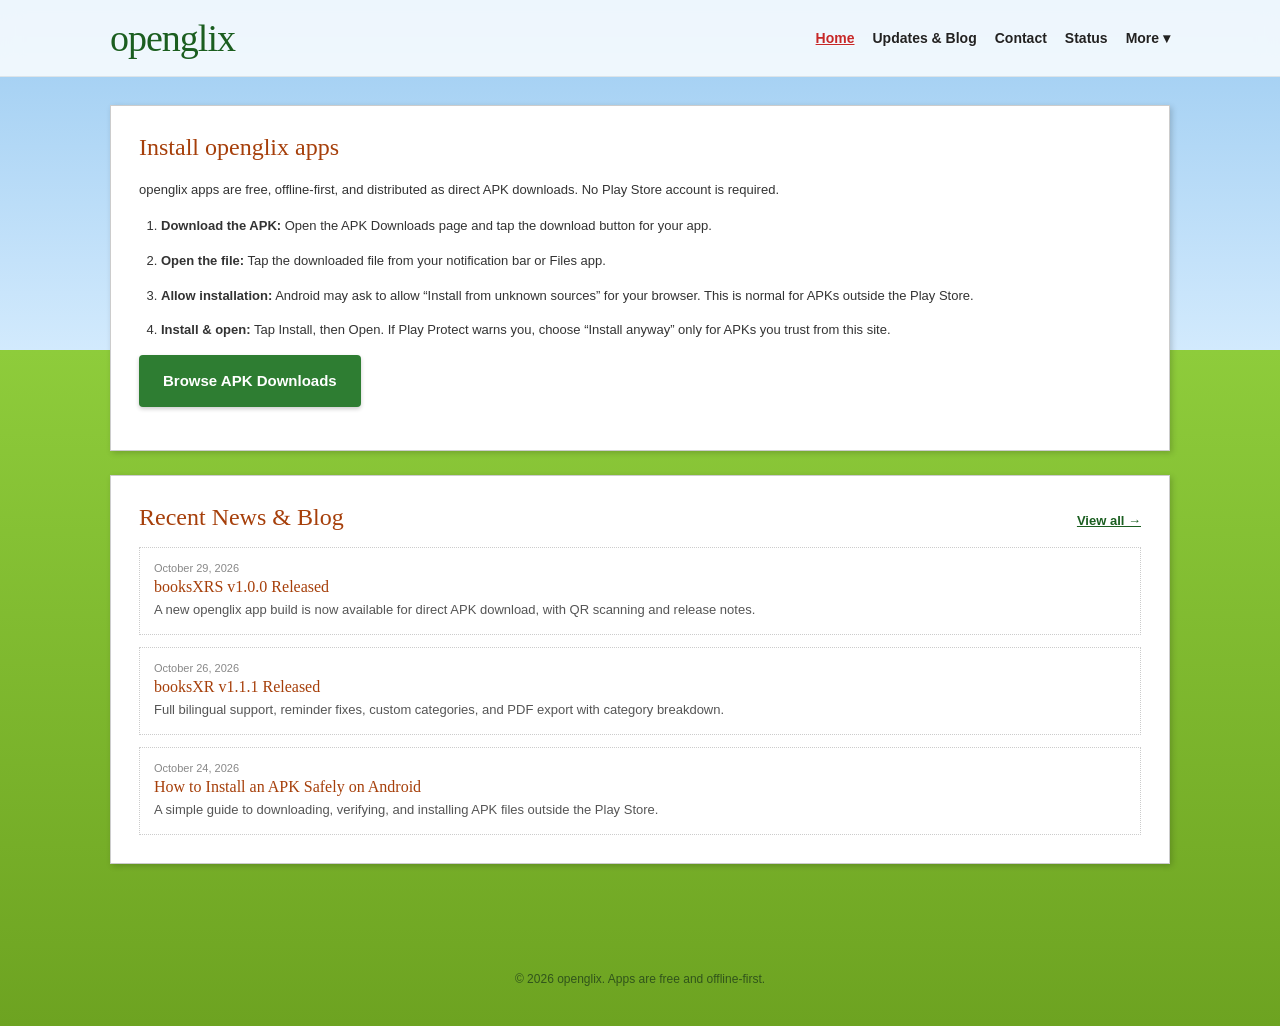
==== commit bff62b0b: "update file, folders & path" ====
--- a/index.html
+++ b/index.html
@@ -3,520 +3,60 @@
 <head>
   <meta charset="UTF-8">
   <meta name="viewport" content="width=device-width, initial-scale=1.0">
-  <title>booksXR — Business Finance App</title>
-  <script src="qrcode.min.js"></script>
-  <style>
-    /* ---- Base 2010 Blog Setup ---- */
-    body {
-      margin: 0;
-      padding: 0;
-      font-family: Arial, Helvetica, sans-serif;
-      font-size: 13px;
-      color: #333;
-      background: linear-gradient(to bottom, #9bcbf1 0%, #d2eafd 350px, #8ecc3b 350px, #6da321 100%);
-      min-height: 100vh;
-      overflow-x: hidden;
-      position: relative;
-    }
-
-    /* ---- MOVING BACKGROUND ELEMENTS ---- */
-    .seed {
-      position: absolute;
-      background: white;
-      border-radius: 50%;
-      box-shadow: 0 0 3px white;
-      opacity: 0;
-      animation: floatSeed 12s linear infinite;
-    }
-    .seed::after {
-      content: '';
-      position: absolute;
-      top: 100%;
-      left: 50%;
-      width: 1px;
-      height: 15px;
-      background: rgba(255,255,255,0.6);
-      transform: translateX(-50%);
-    }
-
-    @keyframes floatSeed {
-      0% { transform: translate(0, 0) rotate(0deg); opacity: 0; }
-      10% { opacity: 0.8; }
-      80% { opacity: 0.8; }
-      100% { transform: translate(-100px, 250px) rotate(45deg); opacity: 0; }
-    }
-
-    .dandelion {
-      position: absolute;
-      pointer-events: none;
-      transform-origin: bottom center;
-      animation: sway 6s ease-in-out infinite alternate;
-    }
-    .dandelion-1 { top: 20px; right: 50px; width: 150px; animation-delay: 0s; }
-    .dandelion-2 { top: 60px; right: 220px; width: 100px; animation-delay: -2s; }
-    .dandelion-3 { top: 100px; right: 150px; width: 80px; animation-delay: -4s; }
-
-    @keyframes sway {
-      0% { transform: rotate(-3deg); }
-      100% { transform: rotate(3deg); }
-    }
-
-    .grass-layer {
-      position: absolute;
-      bottom: 0;
-      left: 0;
-      width: 100%;
-      height: 120px;
-      background-image: url('data:image/svg+xml;utf8,<svg xmlns="http://www.w3.org/2000/svg" viewBox="0 0 100 30" preserveAspectRatio="none"><path d="M0,30 L2,15 L4,30 L6,10 L8,30 L10,18 L12,30 L14,12 L16,30 L18,20 L20,30 L22,8 L24,30 L26,16 L28,30 L30,22 L32,30 L34,10 L36,30 L38,18 L40,30 L42,14 L44,30 L46,20 L48,30 L50,12 L52,30 L54,16 L56,30 L58,22 L60,30 L62,10 L64,30 L66,18 L68,30 L70,14 L72,30 L74,20 L76,30 L78,8 L80,30 L82,16 L84,30 L86,22 L88,30 L90,12 L92,30 L94,18 L96,30 L98,10 L100,30 Z" fill="%236da321"/></svg>');
-      background-size: 300px 100%;
-      background-repeat: repeat-x;
-      animation: wind 4s ease-in-out infinite alternate;
-      z-index: 1;
-    }
-
-    .grass-layer-front {
-      position: absolute;
-      bottom: -10px;
-      left: 0;
-      width: 100%;
-      height: 150px;
-      background-image: url('data:image/svg+xml;utf8,<svg xmlns="http://www.w3.org/2000/svg" viewBox="0 0 100 30" preserveAspectRatio="none"><path d="M0,30 L3,12 L5,30 L7,8 L10,30 L13,14 L15,30 L18,5 L20,30 L23,16 L25,30 L28,10 L30,30 L33,18 L35,30 L38,7 L40,30 L43,15 L45,30 L48,11 L50,30 L53,17 L55,30 L58,9 L60,30 L63,14 L65,30 L68,6 L70,30 L73,16 L75,30 L78,10 L80,30 L83,18 L85,30 L88,8 L90,30 L93,14 L95,30 L98,5 L100,30 Z" fill="%23558919"/></svg>');
-      background-size: 250px 100%;
-      background-repeat: repeat-x;
-      animation: wind 3s ease-in-out infinite alternate-reverse;
-      z-index: 2;
-    }
-
-    @keyframes wind {
-      0% { transform: skewX(-5deg); }
-      100% { transform: skewX(5deg); }
-    }
-
-    /* ---- LAYOUT & CONTENT ---- */
-    .wrapper {
-      max-width: 950px;
-      margin: 0 auto;
-      position: relative;
-      z-index: 10;
-      padding: 0 15px; /* Padding for mobile */
-    }
-
-    header {
-      padding-top: 40px;
-      padding-bottom: 25px;
-    }
-
-    h1.logo {
-      font-family: Georgia, serif;
-      font-size: 52px;
-      color: #fff;
-      font-weight: normal;
-      margin: 0 0 15px 0;
-      text-shadow: 1px 1px 3px rgba(0,0,0,0.3);
-      letter-spacing: -1px;
-    }
-
-    nav {
-      display: flex;
-      gap: 20px;
-      align-items: center;
-      flex-wrap: wrap; /* Allows links to wrap on mobile */
-    }
-
-    nav a {
-      color: #222;
-      text-decoration: none;
-      font-weight: bold;
-      font-size: 14px;
-      cursor: pointer;
-      text-shadow: 1px 1px 0px rgba(255,255,255,0.5);
-    }
-
-    nav a:hover, nav a.active {
-      color: #C62828;
-      text-decoration: underline;
-    }
-
-    .container {
-      display: flex;
-      gap: 25px;
-      margin-bottom: 60px;
-    }
-
-    .main-content {
-      flex: 2;
-      background: #fff;
-      padding: 30px;
-      border: 1px solid #ccc;
-      box-shadow: 2px 2px 6px rgba(0,0,0,0.2);
-      min-height: 500px;
-    }
-
-    /* Typography */
-    h2 {
-      font-family: Georgia, serif;
-      font-size: 24px;
-      color: #A63F0A;
-      font-weight: normal;
-      margin-top: 0;
-      margin-bottom: 20px;
-    }
-
-    p {
-      line-height: 1.7;
-      margin-bottom: 15px;
-    }
-
-    .dotted-line {
-      border-top: 1px dotted #999;
-      margin: 25px 0;
-    }
-
-    /* QR & Download */
-    .download-box {
-      text-align: center;
-      margin: 20px 0 30px 0;
-      padding: 30px;
-      background: #F8FCF8;
-      border: 1px dotted #ccc;
-    }
-
-    #qr-container {
-      display: inline-block;
-      background: #fff;
-      padding: 10px;
-      border: 1px solid #ccc;
-      margin-bottom: 20px;
-    }
-
-    .btn-download {
-      display: inline-block;
-      background: #2E7D32;
-      color: white;
-      padding: 14px 30px;
-      text-decoration: none;
-      font-size: 16px;
-      font-weight: bold;
-      border-radius: 4px;
-      box-shadow: 0 2px 4px rgba(0,0,0,0.2);
-      text-align: center;
-    }
-
-    .btn-download:hover {
-      background: #1B5E20;
-    }
-
-    /* Installation Steps */
-    .steps {
-      padding-left: 20px;
-      margin-top: 15px;
-    }
-    .steps li {
-      margin-bottom: 15px;
-      line-height: 1.6;
-    }
-
-    /* Blog / News Styles */
-    .blog-post {
-      border-bottom: 1px dotted #ccc;
-      padding-bottom: 15px;
-      margin-bottom: 15px;
-    }
-    .blog-post:last-child {
-      border-bottom: none;
-      margin-bottom: 0;
-      padding-bottom: 0;
-    }
-    .blog-date {
-      font-size: 11px;
-      color: #888;
-      margin-bottom: 5px;
-    }
-    .blog-title {
-      font-family: Georgia, serif;
-      color: #A63F0A;
-      font-size: 16px;
-      margin-bottom: 8px;
-    }
-    .blog-snippet {
-      font-size: 13px;
-      color: #555;
-      line-height: 1.6;
-    }
-
-    /* Page Routing */
-    .page-view { display: none; }
-    .page-view.active { display: block; }
-
-    /* ---- MOBILE RESPONSIVENESS ---- */
-    @media (max-width: 768px) {
-      h1.logo { font-size: 40px; }
-      nav { gap: 12px; justify-content: center; }
-      .container { flex-direction: column; gap: 20px; }
-      .main-content { padding: 20px; min-height: auto; }
-      .download-box { padding: 15px; }
-      .dandelion, .seed { display: none; } /* Hide bg elements to save performance */
-      body {
-        background: linear-gradient(to bottom, #9bcbf1 0%, #d2eafd 200px, #8ecc3b 200px, #6da321 100%);
-      }
-    }
-  </style>
+  <title>openglix — Home</title>
+  <meta name="description" content="Free offline-first Android apps. Direct APK downloads, release notes, and guides.">
+  <link rel="stylesheet" href="css/style.css">
 </head>
-<body>
-
-  <!-- Background Elements -->
-  <div class="seed" style="top: 50px; left: 20%; animation-delay: 0s;"></div>
-  <div class="seed" style="top: 100px; left: 40%; animation-delay: 3s;"></div>
-  <div class="seed" style="top: 30px; left: 60%; animation-delay: 6s;"></div>
-  <div class="seed" style="top: 150px; left: 80%; animation-delay: 9s;"></div>
-
-  <svg class="dandelion dandelion-1" viewBox="0 0 100 100">
-    <path d="M50,50 L50,100" stroke="#fff" stroke-width="1.5" opacity="0.6"/>
-    <circle cx="50" cy="50" r="30" stroke="#fff" stroke-width="1" fill="none" opacity="0.5"/>
-    <circle cx="50" cy="50" r="20" stroke="#fff" stroke-width="1" fill="none" opacity="0.5"/>
-    <line x1="50" y1="50" x2="20" y2="20" stroke="#fff" stroke-width="1" opacity="0.5"/>
-    <line x1="50" y1="50" x2="80" y2="20" stroke="#fff" stroke-width="1" opacity="0.5"/>
-    <line x1="50" y1="50" x2="50" y2="10" stroke="#fff" stroke-width="1" opacity="0.5"/>
-    <line x1="50" y1="50" x2="10" y2="50" stroke="#fff" stroke-width="1" opacity="0.5"/>
-    <line x1="50" y1="50" x2="90" y2="50" stroke="#fff" stroke-width="1" opacity="0.5"/>
-  </svg>
-  <svg class="dandelion dandelion-2" viewBox="0 0 100 100">
-    <path d="M50,50 L50,100" stroke="#fff" stroke-width="1.5" opacity="0.6"/>
-    <circle cx="50" cy="50" r="30" stroke="#fff" stroke-width="1" fill="none" opacity="0.5"/>
-    <circle cx="50" cy="50" r="20" stroke="#fff" stroke-width="1" fill="none" opacity="0.5"/>
-    <line x1="50" y1="50" x2="20" y2="20" stroke="#fff" stroke-width="1" opacity="0.5"/>
-    <line x1="50" y1="50" x2="80" y2="20" stroke="#fff" stroke-width="1" opacity="0.5"/>
-    <line x1="50" y1="50" x2="50" y2="10" stroke="#fff" stroke-width="1" opacity="0.5"/>
-  </svg>
-
-  <div class="grass-layer"></div>
-  <div class="grass-layer-front"></div>
-
-  <div class="wrapper">
-    <header>
-      <h1 class="logo">booksXR</h1>
-      <nav>
-        <a onclick="showPage('home')" id="nav-home" class="active">Home</a>
-        <a onclick="showPage('news')" id="nav-news">News &amp; Updates</a>
-        <a onclick="showPage('faq')" id="nav-faq">FAQ &amp; Help</a>
-        <a onclick="showPage('about')" id="nav-about">About</a>
-        <a onclick="showPage('contact')" id="nav-contact">Contact</a>
-        <a onclick="showPage('status')" id="nav-status">Status</a>
-        <a onclick="showPage('report')" id="nav-report">Report</a>
-      </nav>
-    </header>
-
-    <div class="container">
-      <!-- LEFT COLUMN: MAIN CONTENT -->
-      <div class="main-content">
-        
-        <!-- HOME PAGE -->
-        <div id="page-home" class="page-view active">
-          <h2>Download booksXR</h2>
-          <p>booksXR is a completely free, 100% offline business finance app. Track income, expenses, loans, and reminders without the internet.</p>
-          
-          <div class="download-box">
-            <div id="qr-container"></div>
-            <div style="margin-bottom: 15px; font-size: 11px; color: #666;">Scan to download on your phone</div>
-            <a href="booksXR-v1.1.2.apk" id="download-btn" class="btn-download">Download APK</a>
-            <div style="margin-top: 10px; font-size: 12px; color: #888;">Latest Version: <span id="version-text">...</span></div>
-          </div>
-
-          <div class="dotted-line"></div>
-
-          <h2>How to Install</h2>
-          <p>Takes about 30 seconds. No Google Play Store required.</p>
-          <ol class="steps">
-            <li><strong>Download the APK:</strong> Tap the download button above. The file will save to your Downloads folder.</li>
-            <li><strong>Open the file:</strong> Tap the downloaded file from your notification bar or Files app.</li>
-            <li><strong>Allow installation:</strong> Android will ask to allow "Install from unknown sources" — turn it on for your browser. This is normal for apps outside the Play Store.</li>
-            <li><strong>Install &amp; open:</strong> Tap Install, then Open. If Google Play Protect warns you, tap "Install anyway" — the app is safe.</li>
-          </ol>
-        </div>
-
-        <!-- NEWS PAGE (FULL LIST) -->
-        <div id="page-news" class="page-view">
-          <h2>News &amp; Updates</h2>
-          <div id="full-news-list"></div>
-        </div>
-
-        <!-- FAQ PAGE -->
-        <div id="page-faq" class="page-view">
-          <h2>FAQ &amp; Help</h2>
-          <p><strong>Is it really free?</strong><br>Yes — no ads, no in-app purchases, no subscription. Made for family and community use.</p>
-          <p><strong>Does it need internet?</strong><br>No. The app works 100% offline. All your data stays on your phone. You only need internet to download the app or to upload a backup to Google Drive (optional).</p>
-          <p><strong>Where is my data stored?</strong><br>On your phone, in a private database. Nothing is sent to us or any server. Only you can see it.</p>
-          <p><strong>How do I update?</strong><br>Come back to this site when a new version is available. Download the new APK and tap Install — it will update over the old one and keep all your data.</p>
-        </div>
-
-        <!-- ABOUT PAGE -->
-        <div id="page-about" class="page-view">
-          <h2>About booksXR</h2>
-          <p>booksXR was built to solve a real problem for small business owners. Most finance apps require an internet connection, force you to create an account, and charge a monthly subscription.</p>
-          <p>We wanted an app that just works. A digital business diary that respects your privacy. That is why booksXR is:</p>
-          <ul>
-            <li><strong>100% Offline:</strong> Your data never leaves your device.</li>
-            <li><strong>Private:</strong> No tracking, no analytics, no cloud.</li>
-            <li><strong>Free:</strong> No ads, no premium tiers.</li>
-            <li><strong>Bilingual:</strong> Full support for English and नेपाली.</li>
-          </ul>
-        </div>
-
-        <!-- CONTACT PAGE -->
-        <div id="page-contact" class="page-view">
-          <h2>Contact Us</h2>
-          <p>Have questions, suggestions, or need help with the app?</p>
-          <p>Send us an email at: <br><strong><a href="mailto:hello@booksxr.app" style="color:#2E7D32; font-size:16px;">hello@booksxr.app</a></strong></p>
-          <p>We usually reply within 24-48 hours.</p>
-        </div>
-
-        <!-- STATUS PAGE -->
-        <div id="page-status" class="page-view">
-          <h2>App Status</h2>
-          <p><strong>Existing Features (Live Now):</strong></p>
-          <ul style="line-height: 1.8;">
-            <li>Income &amp; Expense Tracking</li>
-            <li>Lending &amp; Borrowing Ledger</li>
-            <li>Smart Reminders &amp; Notifications</li>
-            <li>PDF Report Generation</li>
-            <li>PIN &amp; Fingerprint Security</li>
-            <li>Encrypted Backup &amp; Restore</li>
-            <li>English &amp; Nepali Languages</li>
-          </ul>
-          <div class="dotted-line"></div>
-          <p><strong>Upcoming Features (In Development):</strong></p>
-          <ul style="line-height: 1.8; color: #666;">
-            <li>📊 Charts &amp; Visual Graphs</li>
-            <li>🏦 Multiple Accounts (Bank / Cash / Wallet)</li>
-            <li>🔁 Recurring Transactions</li>
-          </ul>
-        </div>
-
-        <!-- REPORT PAGE -->
-        <div id="page-report" class="page-view">
-          <h2>Report a Problem</h2>
-          <p>Found a bug? Something not working as expected?</p>
-          <p>Please send an email to <strong><a href="mailto:hello@booksxr.app?subject=Bug%20Report" style="color:#C62828;">hello@booksxr.app</a></strong> with the following details:</p>
-          <ul style="line-height: 1.8;">
-            <li>Your phone model (e.g., Redmi Note 12)</li>
-            <li>Android version (e.g., Android 13)</li>
-            <li>What you were trying to do</li>
-            <li>What went wrong</li>
-          </ul>
-          <p style="margin-top:20px;">
-            <a href="mailto:hello@booksxr.app?subject=Bug%20Report" class="btn-download" style="font-size:14px; padding:10px 20px;">Email Bug Report</a>
-          </p>
-        </div>
-
-      </div>
-
-      <!-- RIGHT COLUMN: SIDEBAR (LATEST 3 UPDATES) -->
-      <div class="sidebar" style="flex: 1;">
-        <div class="widget">
-          <h2 style="font-size: 18px; color: #fff; margin-bottom: 12px; border-bottom: 1px solid rgba(255,255,255,0.5); padding-bottom: 5px; text-shadow: 1px 1px 1px rgba(0,0,0,0.3);">Recent Updates</h2>
-          <div class="widget-content" style="background: rgba(255, 255, 255, 0.9); padding: 18px; border: 1px solid #cce6cc; box-shadow: 2px 2px 4px rgba(0,0,0,0.1);">
-            <!-- Latest 3 Updates will be injected here by JS -->
-            <div id="sidebar-news-list"></div>
-            
-            <div style="margin-top: 15px; text-align: center;">
-              <a onclick="showPage('news')" style="color: #A63F0A; font-weight: bold; text-decoration: underline; cursor: pointer; font-size: 12px;">View All Updates &rarr;</a>
-            </div>
-          </div>
+<body class="">
+<header class="site-header">
+  <div class="header-inner">
+    <a class="logo" href="index.html">openglix</a>
+    <nav class="main-nav" id="mainNav">
+      <a href="index.html" class="nav-link" data-nav="index">Home</a>
+      <a href="updates.html" class="nav-link" data-nav="updates">Updates &amp; Blog</a>
+      <a href="contact.html" class="nav-link" data-nav="contact">Contact</a>
+      <a href="status.html" class="nav-link" data-nav="status">Status</a>
+      <div class="more-wrap">
+        <button class="more-btn" id="moreBtn" type="button">More ▾</button>
+        <div class="more-menu" id="moreMenu">
+          <a href="faq.html" data-nav="faq">FAQ &amp; Help</a>
+          <a href="about.html" data-nav="about">About</a>
+          <a href="report.html" data-nav="report">Report</a>
+          <a href="downloads.html" data-nav="downloads">APK Downloads</a>
         </div>
       </div>
+    </nav>
+    <button class="menu-toggle" id="menuToggle" type="button" aria-label="Menu">☰</button>
+  </div>
+</header>
+<main class="wrapper">
+  <div class="panel">
+    <h2>Install openglix apps</h2>
+    <p>openglix apps are free, offline-first, and distributed as direct APK downloads. No Play Store account is required.</p>
+    <ol class="steps">
+      <li><strong>Download the APK:</strong> Open the APK Downloads page and tap the download button for your app.</li>
+      <li><strong>Open the file:</strong> Tap the downloaded file from your notification bar or Files app.</li>
+      <li><strong>Allow installation:</strong> Android may ask to allow &ldquo;Install from unknown sources&rdquo; for your browser. This is normal for APKs outside the Play Store.</li>
+      <li><strong>Install &amp; open:</strong> Tap Install, then Open. If Play Protect warns you, choose &ldquo;Install anyway&rdquo; only for APKs you trust from this site.</li>
+    </ol>
+    <p><a class="btn-download" href="downloads.html">Browse APK Downloads</a></p>
+  </div>
+
+  <div class="panel">
+    <div class="section-head">
+      <h2>Recent News &amp; Blog</h2>
+      <a href="updates.html">View all &rarr;</a>
+    </div>
+    <div id="home-posts" class="recent-list">
+      <p class="loading">Loading updates&hellip;</p>
     </div>
   </div>
+</main>
+<footer class="site-footer">
+  © 2026 openglix. Apps are free and offline-first.
+</footer>
+<script src="js/qrcode.min.js"></script>
+<script src="js/app.js"></script>
 
-  <!-- Scripts -->
-  <script>
-    // ---- DATA MANAGEMENT FOR UPDATES ----
-    // Just add new updates to the TOP of this array!
-    const appUpdates = [
-      {
-        date: "October 26, 2026",
-        title: "Version 1.1.2 Released!",
-        content: "We fixed the large number overlapping bugs, added full support for the Nepali language, and improved the reliability of reminders so they fire exactly on time."
-      },
-      {
-        date: "October 20, 2026",
-        title: "Website Launched",
-        content: "booksXR now has an official home on the web! You can download the app directly from here and stay updated with the latest news."
-      },
-      {
-        date: "October 15, 2026",
-        title: "Security Update",
-        content: "Added fingerprint unlock and auto-lock features to keep your financial data safe from prying eyes."
-      },
-      {
-        date: "October 10, 2026",
-        title: "Bilingual Support",
-        content: "Added full support for the Nepali language across the entire app."
-      }
-    ];
-
-    // Function to render the updates
-    function renderNews() {
-      const sidebarContainer = document.getElementById('sidebar-news-list');
-      const fullContainer = document.getElementById('full-news-list');
-      
-      // 1. Render Sidebar (Only first 3)
-      sidebarContainer.innerHTML = appUpdates.slice(0, 3).map(post => `
-        <div class="blog-post">
-          <div class="blog-date">${post.date}</div>
-          <div class="blog-title">${post.title}</div>
-          <div class="blog-snippet">${post.content}</div>
-        </div>
-      `).join('');
-
-      // 2. Render Full News Page (All posts)
-      fullContainer.innerHTML = appUpdates.map(post => `
-        <div class="blog-post">
-          <div class="blog-date">${post.date}</div>
-          <div class="blog-title">${post.title}</div>
-          <div class="blog-snippet">${post.content}</div>
-        </div>
-      `).join('');
-    }
-
-    // Call the render function on load
-    renderNews();
-
-
-    // ---- QR CODE & VERSION FETCH ----
-    if (typeof QRCode !== 'undefined') {
-      new QRCode(document.getElementById('qr-container'), {
-        text: window.location.href,
-        width: 130,
-        height: 130,
-        colorDark: "#1A1C1A",
-        colorLight: "#FFFFFF",
-        correctLevel: QRCode.CorrectLevel.M
-      });
-    }
-
-    fetch('version.json').then(r => r.json()).then(data => {
-      const btn = document.getElementById('download-btn');
-      if (btn) {
-        btn.href = data.apkFile;
-        btn.textContent = `Download APK v${data.version}`;
-        document.getElementById('version-text').textContent = data.version;
-      }
-    }).catch(() => {});
-
-
-    // ---- SPA ROUTING ----
-    function showPage(pageId) {
-      // Hide all pages
-      document.querySelectorAll('.page-view').forEach(page => page.classList.remove('active'));
-      // Show selected page
-      document.getElementById('page-' + pageId).classList.add('active');
-      // Update nav active state
-      document.querySelectorAll('nav a').forEach(link => link.classList.remove('active'));
-      document.getElementById('nav-' + pageId).classList.add('active');
-      
-      // Scroll to top when changing pages
-      window.scrollTo(0, 0);
-    }
-  </script>
 </body>
 </html>
--- a/css/style.css
+++ b/css/style.css
@@ -0,0 +1,196 @@
+* { box-sizing: border-box; }
+:root {
+  --green: #2E7D32; --green-dark: #1B5E20; --brown: #A63F0A;
+  --ink: #333; --muted: #666;
+  --blog-bg: #0b0d0c; --blog-card: #0f1210; --blog-line: #202b24; --blog-green: #7CFFB2; --blog-muted: #9aa79f;
+}
+body {
+  margin: 0; font-family: Arial, Helvetica, sans-serif; font-size: 13px; color: var(--ink);
+  background: linear-gradient(to bottom, #9bcbf1 0%, #d2eafd 350px, #8ecc3b 350px, #6da321 100%);
+  min-height: 100vh;
+}
+body.blog-mode { background: var(--blog-bg); color: #e8efe9; }
+a { color: var(--green-dark); }
+.hidden { display: none !important; }
+
+/* HEADER */
+.site-header {
+  position: sticky; top: 0; z-index: 50;
+  background: rgba(255,255,255,.82); backdrop-filter: blur(10px);
+  border-bottom: 1px solid rgba(0,0,0,.08);
+}
+body.blog-mode .site-header { background: rgba(8,10,9,.95); border-bottom-color: var(--blog-line); }
+.header-inner {
+  max-width: 1100px; margin: 0 auto; padding: 16px 20px;
+  display: flex; align-items: center; justify-content: space-between; gap: 20px;
+}
+.logo {
+  font-family: Georgia, serif; font-size: 38px; color: var(--green-dark);
+  text-decoration: none; font-weight: normal; letter-spacing: -1px;
+  text-shadow: 1px 1px 0 rgba(255,255,255,.35);
+}
+body.blog-mode .logo { color: #e8efe9; text-shadow: none; }
+.main-nav { display: flex; align-items: center; gap: 18px; flex-wrap: wrap; }
+.main-nav a, .more-btn {
+  color: #222; text-decoration: none; font-weight: bold; font-size: 14px;
+  background: none; border: 0; padding: 0; cursor: pointer; font-family: inherit;
+  text-shadow: 1px 1px 0 rgba(255,255,255,.45);
+}
+.main-nav a:hover, .main-nav a.active, .more-btn:hover { color: #C62828; text-decoration: underline; }
+body.blog-mode .main-nav a, body.blog-mode .more-btn { color: #c8d4cc; text-shadow: none; }
+body.blog-mode .main-nav a:hover, body.blog-mode .main-nav a.active, body.blog-mode .more-btn:hover { color: var(--blog-green); }
+.more-wrap { position: relative; }
+.more-menu {
+  display: none; position: absolute; right: 0; top: 150%; min-width: 190px;
+  background: #fff; border: 1px solid #ccc; box-shadow: 0 8px 24px rgba(0,0,0,.15);
+  padding: 8px; z-index: 100;
+}
+.more-menu.open { display: block; }
+.more-menu a { display: block; padding: 8px 10px; text-decoration: none; color: #222; font-weight: bold; }
+.more-menu a:hover { background: #f0fff0; color: #C62828; }
+body.blog-mode .more-menu { background: var(--blog-card); border-color: var(--blog-line); }
+body.blog-mode .more-menu a { color: #c8d4cc; }
+body.blog-mode .more-menu a:hover { background: #142019; color: var(--blog-green); }
+.menu-toggle { display: none; background: none; border: 0; font-size: 24px; cursor: pointer; color: #222; }
+body.blog-mode .menu-toggle { color: #e8efe9; }
+
+/* WRAPPER / PANELS */
+.wrapper { max-width: 1100px; margin: 0 auto; padding: 28px 20px 60px; }
+.panel {
+  background: #fff; padding: 28px; border: 1px solid #ccc;
+  box-shadow: 2px 2px 6px rgba(0,0,0,.18); margin-bottom: 24px;
+}
+h2 {
+  font-family: Georgia, serif; font-size: 24px; color: var(--brown);
+  font-weight: normal; margin-top: 0; margin-bottom: 18px;
+}
+p { line-height: 1.7; margin-bottom: 15px; }
+.steps { padding-left: 22px; }
+.steps li { margin-bottom: 14px; line-height: 1.6; }
+.dotted-line { border-top: 1px dotted #999; margin: 25px 0; }
+.section-head { display: flex; justify-content: space-between; align-items: baseline; gap: 12px; margin-bottom: 16px; }
+.section-head h2 { margin-bottom: 0; }
+.section-head a { font-weight: bold; }
+
+.btn-download {
+  display: inline-block; background: var(--green); color: #fff;
+  padding: 13px 24px; text-decoration: none; font-size: 15px; font-weight: bold;
+  border-radius: 4px; box-shadow: 0 2px 4px rgba(0,0,0,.2); text-align: center;
+  border: 0; cursor: pointer;
+}
+.btn-download:hover { background: var(--green-dark); color: #fff; }
+.text-link { color: var(--green-dark); font-size: 16px; font-weight: bold; }
+
+/* RECENT LIST (home) */
+.recent-list { display: grid; gap: 12px; }
+.recent-item {
+  display: block; text-decoration: none; color: inherit;
+  border: 1px dotted #ccc; padding: 14px; background: #fff;
+  transition: background .15s ease;
+}
+.recent-item:hover { background: #f5fff5; }
+.recent-date { font-size: 11px; color: #888; }
+.recent-title { font-family: Georgia, serif; color: var(--brown); font-size: 16px; margin: 4px 0; }
+.recent-snippet { font-size: 13px; color: #555; line-height: 1.55; }
+
+/* APP CARDS */
+.app-grid { display: grid; grid-template-columns: repeat(auto-fit, minmax(260px, 1fr)); gap: 20px; }
+.app-card { border: 1px solid #d8e6d8; background: #f8fcf8; padding: 20px; text-align: center; }
+.app-card h3 { font-family: Georgia, serif; font-size: 20px; color: var(--brown); margin: 6px 0 8px; font-weight: normal; }
+.version-badge {
+  display: inline-block; background: #e8f5e9; border: 1px solid #b7dfb9;
+  color: var(--green-dark); font-size: 11px; padding: 2px 6px; border-radius: 3px; vertical-align: middle;
+}
+.app-card p { color: #555; font-size: 13px; }
+.app-meta { display: flex; justify-content: center; gap: 12px; flex-wrap: wrap; color: #777; font-size: 11px; margin: 10px 0 14px; }
+.qr-box {
+  display: inline-block; background: #fff; padding: 8px; border: 1px solid #ccc;
+  margin-bottom: 12px; min-width: 136px; min-height: 136px;
+}
+.qr-box img, .qr-box canvas { display: block; }
+.qr-fallback { color: #999; font-size: 11px; display: inline-block; padding-top: 50px; }
+.app-card details { text-align: left; margin-top: 14px; font-size: 12px; color: #555; }
+.app-card details summary { cursor: pointer; font-weight: bold; color: var(--green-dark); }
+.app-card details ul { padding-left: 18px; line-height: 1.6; }
+
+/* BLOG / UPDATES (dark) */
+.blog-page { background: var(--blog-bg); color: #e8efe9; padding: 30px 0 40px; border-radius: 6px; }
+body.blog-mode .wrapper { padding-top: 20px; }
+.blog-hero { text-align: center; padding: 10px 0 28px; border-bottom: 1px solid var(--blog-line); }
+.hero-badge {
+  display: inline-block; color: var(--blog-green); border: 1px solid #1e5a36;
+  background: #0f1a13; padding: 6px 12px; border-radius: 2px; font-size: 11px; letter-spacing: 1px;
+}
+.blog-hero h1 {
+  font-family: "Courier New", monospace; letter-spacing: 2px;
+  font-size: clamp(30px, 5vw, 54px); margin: 18px 0 10px; color: #fff; font-weight: bold;
+}
+.blog-hero p { color: var(--blog-muted); max-width: 720px; margin: 0 auto; line-height: 1.6; }
+.tag-filters { display: flex; flex-wrap: wrap; gap: 8px; justify-content: center; margin: 26px 0; }
+.tag-chip {
+  background: transparent; border: 1px solid #2a3a31; color: #b9c7bf;
+  padding: 8px 12px; cursor: pointer; font-size: 12px; border-radius: 2px;
+}
+.tag-chip.active { background: var(--blog-green); color: #071009; border-color: var(--blog-green); font-weight: bold; }
+.blog-grid { display: grid; grid-template-columns: repeat(3, 1fr); gap: 20px; max-width: 1100px; margin: 0 auto; }
+.blog-card {
+  background: var(--blog-card); border: 1px solid var(--blog-line);
+  padding: 22px; display: flex; flex-direction: column; min-height: 300px;
+  cursor: pointer; transition: border-color .15s ease, transform .15s ease;
+}
+.blog-card:hover { border-color: #3b6b4a; transform: translateY(-2px); }
+.blog-card-top { display: flex; justify-content: space-between; align-items: center; gap: 10px; }
+.blog-tag {
+  color: var(--blog-green); border: 1px solid #1e5a36; background: #0f1a13;
+  padding: 4px 8px; font-size: 10px; letter-spacing: .5px; text-transform: uppercase;
+}
+.blog-read { color: #8b9a92; font-size: 11px; }
+.blog-card h3 { color: #fff; font-size: 20px; line-height: 1.35; margin: 18px 0 10px; }
+.blog-card p { color: var(--blog-muted); line-height: 1.6; font-size: 13px; flex: 1; }
+.blog-card-bottom {
+  display: flex; justify-content: space-between; align-items: center;
+  border-top: 1px solid var(--blog-line); padding-top: 14px; margin-top: 18px;
+  font-size: 11px; color: #8b9a92;
+}
+.read-guide { color: var(--blog-green); font-weight: bold; letter-spacing: .5px; }
+.blog-detail { max-width: 860px; margin: 0 auto; padding: 10px 20px; color: #e8efe9; }
+.back-btn {
+  background: transparent; border: 1px solid #2a3a31; color: var(--blog-green);
+  padding: 9px 12px; cursor: pointer; margin-bottom: 26px; font-weight: bold;
+}
+.back-btn:hover { border-color: var(--blog-green); }
+.blog-detail-meta { display: flex; gap: 12px; align-items: center; flex-wrap: wrap; color: #8b9a92; font-size: 12px; margin-bottom: 18px; }
+.blog-detail h1 { color: #fff; font-size: clamp(30px, 5vw, 48px); line-height: 1.15; margin: 0 0 16px; }
+.blog-detail-excerpt { color: var(--blog-muted); font-size: 17px; line-height: 1.65; }
+.author-line { border-top: 1px solid var(--blog-line); border-bottom: 1px solid var(--blog-line); padding: 16px 0; margin: 22px 0; color: #8b9a92; }
+.author-line strong { color: #e8efe9; }
+.blog-content p { color: #c7d2cb; font-size: 15px; line-height: 1.8; }
+
+/* MISC */
+.status-list { line-height: 1.8; }
+.muted { color: #666; }
+.loading { color: #777; }
+.data-error { border: 1px solid #d66; background: #fff5f5; color: #922; padding: 14px; line-height: 1.6; }
+.site-footer { text-align: center; color: #31551b; font-size: 12px; padding: 24px 20px 40px; }
+body.blog-mode .site-footer { color: #6f7d75; }
+
+@media (max-width: 900px) { .blog-grid { grid-template-columns: repeat(2, 1fr); } }
+@media (max-width: 820px) {
+  .menu-toggle { display: block; }
+  .main-nav {
+    display: none; position: absolute; left: 0; right: 0; top: 100%;
+    background: #fff; border-bottom: 1px solid #ccc; padding: 16px 20px;
+    flex-direction: column; align-items: flex-start; gap: 14px;
+    box-shadow: 0 8px 20px rgba(0,0,0,.12);
+  }
+  .main-nav.open { display: flex; }
+  body.blog-mode .main-nav { background: #0f1210; border-bottom-color: var(--blog-line); }
+  .more-menu { position: static; box-shadow: none; border: 0; padding: 8px 0 0 14px; background: transparent; }
+  body.blog-mode .more-menu { background: transparent; }
+  .blog-grid { grid-template-columns: 1fr; }
+  .header-inner { padding: 14px 16px; }
+  .logo { font-size: 32px; }
+  .wrapper { padding: 20px 16px 50px; }
+  .panel { padding: 20px; }
+  .blog-detail { padding: 10px 16px; }
+}
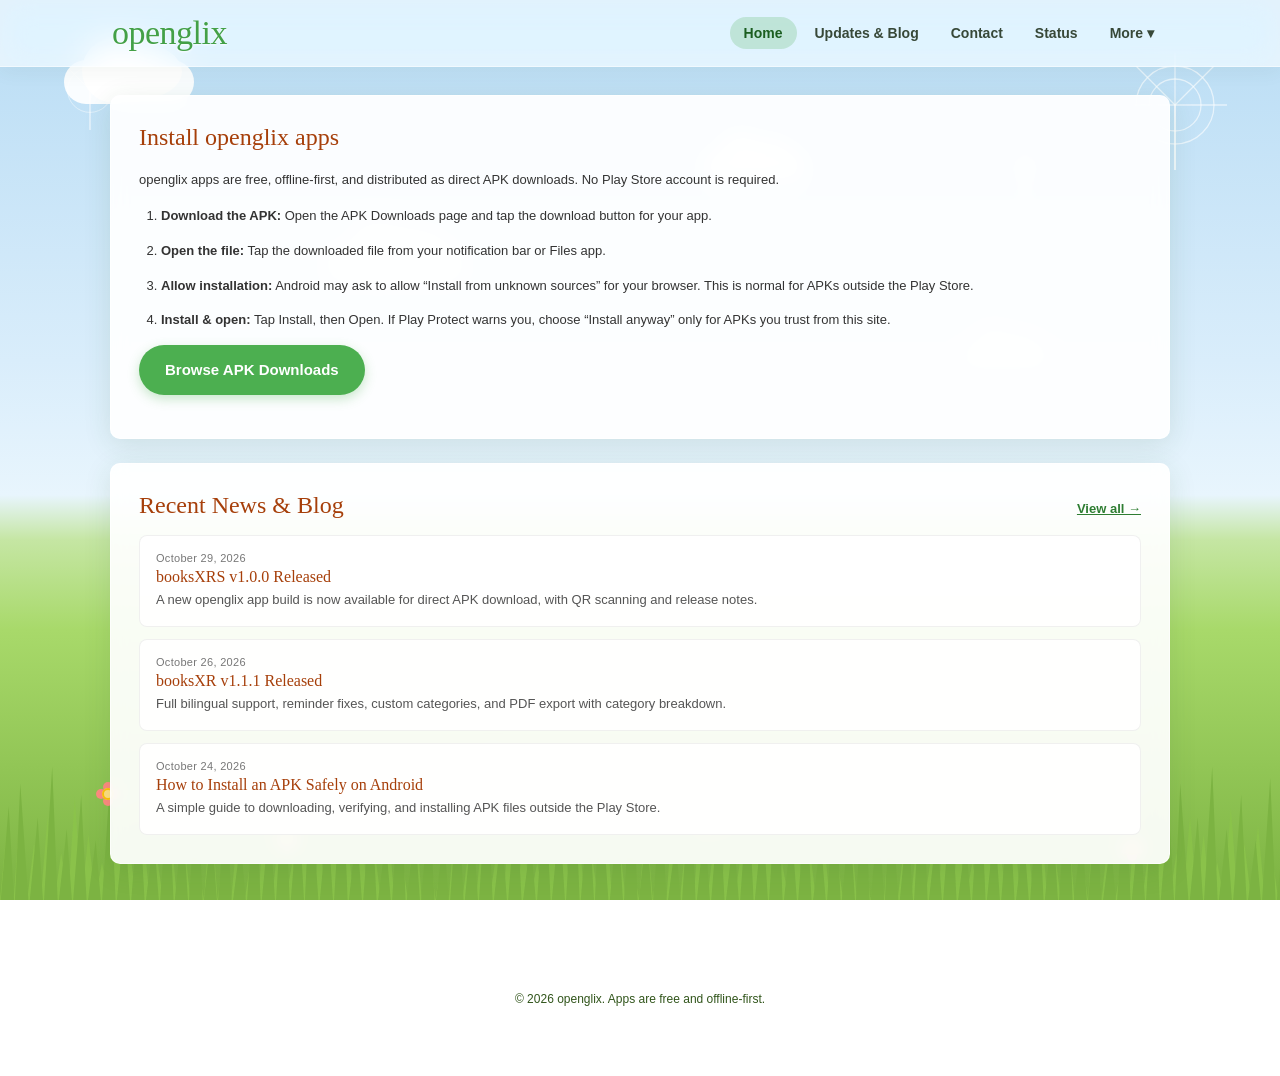
==== commit 52d227ac: "update UI" ====
--- a/index.html
+++ b/index.html
@@ -8,6 +8,54 @@
   <link rel="stylesheet" href="css/style.css">
 </head>
 <body class="">
+<div class="bg-decor" aria-hidden="true">
+  <div class="cloud cloud-1"></div>
+  <div class="cloud cloud-2"></div>
+  <div class="cloud cloud-3"></div>
+  <div class="cloud cloud-4"></div>
+
+  <svg class="dandelion dandelion-1" viewBox="0 0 100 100">
+    <path d="M50,50 L50,100" stroke="#fff" stroke-width="1.5" opacity="0.75"/>
+    <circle cx="50" cy="50" r="30" stroke="#fff" stroke-width="1" fill="none" opacity="0.6"/>
+    <circle cx="50" cy="50" r="20" stroke="#fff" stroke-width="1" fill="none" opacity="0.6"/>
+    <line x1="50" y1="50" x2="20" y2="20" stroke="#fff" stroke-width="1" opacity="0.6"/>
+    <line x1="50" y1="50" x2="80" y2="20" stroke="#fff" stroke-width="1" opacity="0.6"/>
+    <line x1="50" y1="50" x2="50" y2="10" stroke="#fff" stroke-width="1" opacity="0.6"/>
+    <line x1="50" y1="50" x2="10" y2="50" stroke="#fff" stroke-width="1" opacity="0.6"/>
+    <line x1="50" y1="50" x2="90" y2="50" stroke="#fff" stroke-width="1" opacity="0.6"/>
+  </svg>
+  <svg class="dandelion dandelion-2" viewBox="0 0 100 100">
+    <path d="M50,50 L50,100" stroke="#fff" stroke-width="1.5" opacity="0.75"/>
+    <circle cx="50" cy="50" r="30" stroke="#fff" stroke-width="1" fill="none" opacity="0.6"/>
+    <circle cx="50" cy="50" r="20" stroke="#fff" stroke-width="1" fill="none" opacity="0.6"/>
+    <line x1="50" y1="50" x2="20" y2="20" stroke="#fff" stroke-width="1" opacity="0.6"/>
+    <line x1="50" y1="50" x2="80" y2="20" stroke="#fff" stroke-width="1" opacity="0.6"/>
+    <line x1="50" y1="50" x2="50" y2="10" stroke="#fff" stroke-width="1" opacity="0.6"/>
+  </svg>
+  <svg class="dandelion dandelion-3" viewBox="0 0 100 100">
+    <path d="M50,50 L50,100" stroke="#fff" stroke-width="1.5" opacity="0.75"/>
+    <circle cx="50" cy="50" r="28" stroke="#fff" stroke-width="1" fill="none" opacity="0.6"/>
+    <line x1="50" y1="50" x2="25" y2="25" stroke="#fff" stroke-width="1" opacity="0.6"/>
+    <line x1="50" y1="50" x2="75" y2="25" stroke="#fff" stroke-width="1" opacity="0.6"/>
+    <line x1="50" y1="50" x2="50" y2="22" stroke="#fff" stroke-width="1" opacity="0.6"/>
+  </svg>
+
+  <div class="seed seed-1"></div>
+  <div class="seed seed-2"></div>
+  <div class="seed seed-3"></div>
+  <div class="seed seed-4"></div>
+  <div class="seed seed-5"></div>
+
+  <div class="flower flower-1"></div>
+  <div class="flower flower-2"></div>
+  <div class="flower flower-3"></div>
+  <div class="flower flower-4"></div>
+  <div class="flower flower-5"></div>
+  <div class="flower flower-6"></div>
+
+  <div class="grass-layer"></div>
+  <div class="grass-layer-front"></div>
+</div>
 <header class="site-header">
   <div class="header-inner">
     <a class="logo" href="index.html">openglix</a>
@@ -57,6 +105,5 @@
 </footer>
 <script src="js/qrcode.min.js"></script>
 <script src="js/app.js"></script>
-
 </body>
 </html>
--- a/css/style.css
+++ b/css/style.css
@@ -1,162 +1,473 @@
 * { box-sizing: border-box; }
 :root {
-  --green: #2E7D32; --green-dark: #1B5E20; --brown: #A63F0A;
-  --ink: #333; --muted: #666;
-  --blog-bg: #0b0d0c; --blog-card: #0f1210; --blog-line: #202b24; --blog-green: #7CFFB2; --blog-muted: #9aa79f;
-}
+  --green: #4caf50;
+  --green-dark: #2E7D32;
+  --green-deep: #1B5E20;
+  --brown: #A63F0A;
+  --ink: #333;
+  --muted: #666;
+  --blog-bg: #0b0d0c;
+  --blog-card: #0f1210;
+  --blog-line: #202b24;
+  --blog-green: #7CFFB2;
+  --blog-muted: #9aa79f;
+}
+html { scroll-behavior: smooth; }
 body {
-  margin: 0; font-family: Arial, Helvetica, sans-serif; font-size: 13px; color: var(--ink);
-  background: linear-gradient(to bottom, #9bcbf1 0%, #d2eafd 350px, #8ecc3b 350px, #6da321 100%);
+  margin: 0;
+  font-family: Arial, Helvetica, sans-serif;
+  font-size: 13px;
+  color: var(--ink);
+  background: linear-gradient(to bottom, #b8dcf4 0%, #d9edfb 40%, #e8f5fd 55%, #c5e6a3 60%, #a8d96a 70%, #7cb342 100%);
+  background-attachment: fixed;
   min-height: 100vh;
+  overflow-x: hidden;
+  position: relative;
 }
 body.blog-mode { background: var(--blog-bg); color: #e8efe9; }
 a { color: var(--green-dark); }
 .hidden { display: none !important; }
 
-/* HEADER */
+/* === Decorative background === */
+.bg-decor {
+  position: fixed;
+  inset: 0;
+  pointer-events: none;
+  overflow: hidden;
+  z-index: 0;
+}
+body.blog-mode .bg-decor { display: none; }
+
+.cloud {
+  position: absolute;
+  background: rgba(255,255,255,0.92);
+  border-radius: 100px;
+  filter: blur(0.5px);
+  animation: driftCloud linear infinite;
+}
+.cloud::before, .cloud::after {
+  content: '';
+  position: absolute;
+  background: inherit;
+  border-radius: 50%;
+}
+.cloud-1 { top: 60px; left: 5%; width: 130px; height: 44px; animation-duration: 95s; }
+.cloud-1::before { width: 65px; height: 65px; top: -22px; left: 18px; }
+.cloud-1::after { width: 85px; height: 55px; top: -16px; right: 12px; }
+.cloud-2 { top: 150px; left: 55%; width: 100px; height: 32px; animation-duration: 130s; animation-delay: -35s; opacity: 0.8; }
+.cloud-2::before { width: 48px; height: 48px; top: -18px; left: 14px; }
+.cloud-2::after { width: 62px; height: 40px; top: -12px; right: 10px; }
+.cloud-3 { top: 240px; left: 25%; width: 150px; height: 48px; animation-duration: 150s; animation-delay: -70s; opacity: 0.6; }
+.cloud-3::before { width: 72px; height: 72px; top: -26px; left: 22px; }
+.cloud-3::after { width: 95px; height: 58px; top: -20px; right: 16px; }
+.cloud-4 { top: 340px; left: 75%; width: 90px; height: 30px; animation-duration: 180s; animation-delay: -20s; opacity: 0.5; }
+.cloud-4::before { width: 45px; height: 45px; top: -16px; left: 12px; }
+.cloud-4::after { width: 55px; height: 36px; top: -10px; right: 8px; }
+
+@keyframes driftCloud {
+  from { transform: translateX(-30vw); }
+  to   { transform: translateX(120vw); }
+}
+
+.dandelion {
+  position: absolute;
+  transform-origin: bottom center;
+  animation: sway 7s ease-in-out infinite alternate;
+}
+.dandelion-1 { top: 40px; right: 40px; width: 130px; }
+.dandelion-2 { top: 100px; right: 210px; width: 90px; animation-delay: -2.5s; }
+.dandelion-3 { top: 50px; left: 50px; width: 80px; animation-delay: -4s; }
+
+@keyframes sway {
+  0%   { transform: rotate(-3deg); }
+  100% { transform: rotate(3deg); }
+}
+
+.seed {
+  position: absolute;
+  width: 4px; height: 4px;
+  background: #fff;
+  border-radius: 50%;
+  box-shadow: 0 0 4px rgba(255,255,255,0.9);
+  opacity: 0;
+  animation: floatSeed 15s linear infinite;
+}
+.seed::after {
+  content: '';
+  position: absolute;
+  top: 100%; left: 50%;
+  width: 1px; height: 12px;
+  background: rgba(255,255,255,0.7);
+  transform: translateX(-50%);
+}
+.seed-1 { top: 12%; left: 15%; animation-delay: 0s; }
+.seed-2 { top: 22%; left: 45%; animation-delay: 3s; }
+.seed-3 { top: 8%;  left: 75%; animation-delay: 6s; }
+.seed-4 { top: 35%; left: 60%; animation-delay: 9s; }
+.seed-5 { top: 18%; left: 85%; animation-delay: 12s; }
+
+@keyframes floatSeed {
+  0%   { transform: translate(0,0) rotate(0); opacity: 0; }
+  10%  { opacity: 0.85; }
+  80%  { opacity: 0.85; }
+  100% { transform: translate(-140px, 320px) rotate(60deg); opacity: 0; }
+}
+
+.grass-layer {
+  position: absolute;
+  bottom: 0; left: 0;
+  width: 100%; height: 140px;
+  background-image: url('data:image/svg+xml;utf8,<svg xmlns="http://www.w3.org/2000/svg" viewBox="0 0 100 30" preserveAspectRatio="none"><path d="M0,30 L2,15 L4,30 L6,10 L8,30 L10,18 L12,30 L14,12 L16,30 L18,20 L20,30 L22,8 L24,30 L26,16 L28,30 L30,22 L32,30 L34,10 L36,30 L38,18 L40,30 L42,14 L44,30 L46,20 L48,30 L50,12 L52,30 L54,16 L56,30 L58,22 L60,30 L62,10 L64,30 L66,18 L68,30 L70,14 L72,30 L74,20 L76,30 L78,8 L80,30 L82,16 L84,30 L86,22 L88,30 L90,12 L92,30 L94,18 L96,30 L98,10 L100,30 Z" fill="%238bc34a"/></svg>');
+  background-size: 340px 100%;
+  background-repeat: repeat-x;
+  animation: wind 5s ease-in-out infinite alternate;
+  z-index: 1;
+  opacity: 0.9;
+}
+.grass-layer-front {
+  position: absolute;
+  bottom: -8px; left: 0;
+  width: 100%; height: 170px;
+  background-image: url('data:image/svg+xml;utf8,<svg xmlns="http://www.w3.org/2000/svg" viewBox="0 0 100 30" preserveAspectRatio="none"><path d="M0,30 L3,12 L5,30 L7,8 L10,30 L13,14 L15,30 L18,5 L20,30 L23,16 L25,30 L28,10 L30,30 L33,18 L35,30 L38,7 L40,30 L43,15 L45,30 L48,11 L50,30 L53,17 L55,30 L58,9 L60,30 L63,14 L65,30 L68,6 L70,30 L73,16 L75,30 L78,10 L80,30 L83,18 L85,30 L88,8 L90,30 L93,14 L95,30 L98,5 L100,30 Z" fill="%237cb342"/></svg>');
+  background-size: 290px 100%;
+  background-repeat: repeat-x;
+  animation: wind 3.5s ease-in-out infinite alternate-reverse;
+  z-index: 2;
+}
+@keyframes wind {
+  0%   { transform: skewX(-5deg); }
+  100% { transform: skewX(5deg); }
+}
+
+.flower {
+  position: absolute;
+  width: 12px; height: 12px;
+  border-radius: 50%;
+  background: #FFE082;
+  box-shadow:
+    -7px 0 0 -1px var(--petal, #FF8A80),
+    7px 0 0 -1px var(--petal, #FF8A80),
+    0 -7px 0 -1px var(--petal, #FF8A80),
+    0 7px 0 -1px var(--petal, #FF8A80),
+    inset 0 0 0 2px #FFC107;
+  z-index: 3;
+  animation: sway 5s ease-in-out infinite alternate;
+}
+.flower-1 { bottom: 100px; left: 8%;  --petal: #FF8A80; }
+.flower-2 { bottom: 55px;  left: 22%; --petal: #F8BBD0; width: 10px; height: 10px; animation-delay: -1s; }
+.flower-3 { bottom: 130px; left: 38%; --petal: #CE93D8; width: 14px; height: 14px; animation-delay: -2s; }
+.flower-4 { bottom: 75px;  left: 55%; --petal: #FFAB91; animation-delay: -3s; }
+.flower-5 { bottom: 110px; left: 72%; --petal: #B39DDB; width: 11px; height: 11px; animation-delay: -4s; }
+.flower-6 { bottom: 45px;  left: 88%; --petal: #F48FB1; animation-delay: -5s; }
+
+/* === Header (lighter, pill nav) === */
 .site-header {
-  position: sticky; top: 0; z-index: 50;
-  background: rgba(255,255,255,.82); backdrop-filter: blur(10px);
-  border-bottom: 1px solid rgba(0,0,0,.08);
-}
-body.blog-mode .site-header { background: rgba(8,10,9,.95); border-bottom-color: var(--blog-line); }
+  position: sticky;
+  top: 0;
+  z-index: 50;
+  background: rgba(255, 255, 255, 0.62);
+  backdrop-filter: blur(16px) saturate(150%);
+  -webkit-backdrop-filter: blur(16px) saturate(150%);
+  border-bottom: 1px solid rgba(255, 255, 255, 0.5);
+  box-shadow: 0 2px 22px rgba(45, 90, 39, 0.07);
+}
+body.blog-mode .site-header {
+  background: rgba(8, 10, 9, 0.88);
+  border-bottom-color: var(--blog-line);
+  box-shadow: none;
+}
 .header-inner {
-  max-width: 1100px; margin: 0 auto; padding: 16px 20px;
-  display: flex; align-items: center; justify-content: space-between; gap: 20px;
+  max-width: 1100px;
+  margin: 0 auto;
+  padding: 14px 22px;
+  display: flex;
+  align-items: center;
+  justify-content: space-between;
+  gap: 20px;
 }
 .logo {
-  font-family: Georgia, serif; font-size: 38px; color: var(--green-dark);
-  text-decoration: none; font-weight: normal; letter-spacing: -1px;
-  text-shadow: 1px 1px 0 rgba(255,255,255,.35);
-}
+  font-family: Georgia, serif;
+  font-size: 34px;
+  color: #43a047;
+  text-decoration: none;
+  font-weight: normal;
+  letter-spacing: -0.5px;
+  text-shadow: 0 1px 2px rgba(255,255,255,0.9);
+  transition: color 0.2s ease;
+}
+.logo:hover { color: #2e7d32; }
 body.blog-mode .logo { color: #e8efe9; text-shadow: none; }
-.main-nav { display: flex; align-items: center; gap: 18px; flex-wrap: wrap; }
+
+.main-nav { display: flex; align-items: center; gap: 4px; flex-wrap: wrap; }
 .main-nav a, .more-btn {
-  color: #222; text-decoration: none; font-weight: bold; font-size: 14px;
-  background: none; border: 0; padding: 0; cursor: pointer; font-family: inherit;
-  text-shadow: 1px 1px 0 rgba(255,255,255,.45);
-}
-.main-nav a:hover, .main-nav a.active, .more-btn:hover { color: #C62828; text-decoration: underline; }
-body.blog-mode .main-nav a, body.blog-mode .more-btn { color: #c8d4cc; text-shadow: none; }
-body.blog-mode .main-nav a:hover, body.blog-mode .main-nav a.active, body.blog-mode .more-btn:hover { color: var(--blog-green); }
+  color: #374838;
+  text-decoration: none;
+  font-weight: 600;
+  font-size: 14px;
+  background: transparent;
+  border: 0;
+  padding: 8px 14px;
+  cursor: pointer;
+  font-family: inherit;
+  border-radius: 999px;
+  transition: background 0.18s ease, color 0.18s ease;
+}
+.main-nav a:hover, .more-btn:hover {
+  background: rgba(76, 175, 80, 0.14);
+  color: #2e7d32;
+  text-decoration: none;
+}
+.main-nav a.active {
+  background: rgba(76, 175, 80, 0.22);
+  color: #1b5e20;
+  text-decoration: none;
+}
+body.blog-mode .main-nav a, body.blog-mode .more-btn { color: #c8d4cc; }
+body.blog-mode .main-nav a:hover, body.blog-mode .more-btn:hover { background: rgba(124, 255, 178, 0.1); color: var(--blog-green); }
+body.blog-mode .main-nav a.active { background: rgba(124, 255, 178, 0.16); color: var(--blog-green); }
+
 .more-wrap { position: relative; }
 .more-menu {
-  display: none; position: absolute; right: 0; top: 150%; min-width: 190px;
-  background: #fff; border: 1px solid #ccc; box-shadow: 0 8px 24px rgba(0,0,0,.15);
-  padding: 8px; z-index: 100;
+  display: none;
+  position: absolute;
+  right: 0;
+  top: calc(100% + 8px);
+  min-width: 200px;
+  background: rgba(255,255,255,0.97);
+  backdrop-filter: blur(10px);
+  border: 1px solid rgba(0,0,0,0.06);
+  border-radius: 10px;
+  box-shadow: 0 12px 36px rgba(45,90,39,0.15);
+  padding: 6px;
+  z-index: 100;
 }
 .more-menu.open { display: block; }
-.more-menu a { display: block; padding: 8px 10px; text-decoration: none; color: #222; font-weight: bold; }
-.more-menu a:hover { background: #f0fff0; color: #C62828; }
-body.blog-mode .more-menu { background: var(--blog-card); border-color: var(--blog-line); }
+.more-menu a {
+  display: block;
+  padding: 9px 12px;
+  text-decoration: none;
+  color: #2b3a2c;
+  font-weight: 600;
+  border-radius: 6px;
+  transition: background 0.15s ease;
+}
+.more-menu a:hover { background: #e8f5e9; color: #2e7d32; }
+body.blog-mode .more-menu { background: #0f1210; border-color: var(--blog-line); box-shadow: 0 12px 36px rgba(0,0,0,0.6); }
 body.blog-mode .more-menu a { color: #c8d4cc; }
 body.blog-mode .more-menu a:hover { background: #142019; color: var(--blog-green); }
-.menu-toggle { display: none; background: none; border: 0; font-size: 24px; cursor: pointer; color: #222; }
+
+.menu-toggle {
+  display: none;
+  background: none;
+  border: 0;
+  font-size: 22px;
+  cursor: pointer;
+  color: #2e7d32;
+  padding: 4px 8px;
+  border-radius: 8px;
+}
 body.blog-mode .menu-toggle { color: #e8efe9; }
 
-/* WRAPPER / PANELS */
-.wrapper { max-width: 1100px; margin: 0 auto; padding: 28px 20px 60px; }
+/* === Wrapper & panels === */
+.wrapper {
+  max-width: 1100px;
+  margin: 0 auto;
+  padding: 28px 20px 80px;
+  position: relative;
+  z-index: 10;
+}
 .panel {
-  background: #fff; padding: 28px; border: 1px solid #ccc;
-  box-shadow: 2px 2px 6px rgba(0,0,0,.18); margin-bottom: 24px;
+  background: rgba(255,255,255,0.93);
+  padding: 28px;
+  border: 1px solid rgba(255,255,255,0.7);
+  border-radius: 10px;
+  box-shadow: 0 6px 28px rgba(45,90,39,0.12);
+  margin-bottom: 24px;
+  backdrop-filter: blur(8px);
+  -webkit-backdrop-filter: blur(8px);
 }
 h2 {
-  font-family: Georgia, serif; font-size: 24px; color: var(--brown);
-  font-weight: normal; margin-top: 0; margin-bottom: 18px;
+  font-family: Georgia, serif;
+  font-size: 24px;
+  color: var(--brown);
+  font-weight: normal;
+  margin-top: 0;
+  margin-bottom: 18px;
 }
 p { line-height: 1.7; margin-bottom: 15px; }
 .steps { padding-left: 22px; }
 .steps li { margin-bottom: 14px; line-height: 1.6; }
 .dotted-line { border-top: 1px dotted #999; margin: 25px 0; }
-.section-head { display: flex; justify-content: space-between; align-items: baseline; gap: 12px; margin-bottom: 16px; }
+.section-head { display: flex; justify-content: space-between; align-items: baseline; gap: 12px; margin-bottom: 16px; flex-wrap: wrap; }
 .section-head h2 { margin-bottom: 0; }
 .section-head a { font-weight: bold; }
 
 .btn-download {
-  display: inline-block; background: var(--green); color: #fff;
-  padding: 13px 24px; text-decoration: none; font-size: 15px; font-weight: bold;
-  border-radius: 4px; box-shadow: 0 2px 4px rgba(0,0,0,.2); text-align: center;
-  border: 0; cursor: pointer;
-}
-.btn-download:hover { background: var(--green-dark); color: #fff; }
+  display: inline-block;
+  background: var(--green);
+  color: #fff;
+  padding: 12px 26px;
+  text-decoration: none;
+  font-size: 15px;
+  font-weight: bold;
+  border-radius: 999px;
+  box-shadow: 0 4px 12px rgba(76,175,80,0.3);
+  text-align: center;
+  border: 0;
+  cursor: pointer;
+  transition: background 0.18s ease, transform 0.12s ease, box-shadow 0.18s ease;
+}
+.btn-download:hover {
+  background: var(--green-dark);
+  color: #fff;
+  transform: translateY(-1px);
+  box-shadow: 0 6px 16px rgba(46,125,50,0.35);
+}
 .text-link { color: var(--green-dark); font-size: 16px; font-weight: bold; }
 
-/* RECENT LIST (home) */
 .recent-list { display: grid; gap: 12px; }
 .recent-item {
-  display: block; text-decoration: none; color: inherit;
-  border: 1px dotted #ccc; padding: 14px; background: #fff;
-  transition: background .15s ease;
-}
-.recent-item:hover { background: #f5fff5; }
-.recent-date { font-size: 11px; color: #888; }
+  display: block;
+  text-decoration: none;
+  color: inherit;
+  border: 1px solid rgba(0,0,0,0.06);
+  border-radius: 8px;
+  padding: 16px;
+  background: rgba(255,255,255,0.9);
+  transition: background 0.15s ease, border-color 0.15s ease, transform 0.12s ease;
+}
+.recent-item:hover {
+  background: #f4fbf4;
+  border-color: rgba(76,175,80,0.3);
+  transform: translateY(-1px);
+}
+.recent-date { font-size: 11px; color: #777; letter-spacing: 0.3px; }
 .recent-title { font-family: Georgia, serif; color: var(--brown); font-size: 16px; margin: 4px 0; }
 .recent-snippet { font-size: 13px; color: #555; line-height: 1.55; }
 
-/* APP CARDS */
+/* === App cards === */
 .app-grid { display: grid; grid-template-columns: repeat(auto-fit, minmax(260px, 1fr)); gap: 20px; }
-.app-card { border: 1px solid #d8e6d8; background: #f8fcf8; padding: 20px; text-align: center; }
+.app-card {
+  border: 1px solid rgba(76,175,80,0.2);
+  background: rgba(255,255,255,0.85);
+  border-radius: 10px;
+  padding: 20px;
+  text-align: center;
+  box-shadow: 0 2px 10px rgba(45,90,39,0.06);
+}
 .app-card h3 { font-family: Georgia, serif; font-size: 20px; color: var(--brown); margin: 6px 0 8px; font-weight: normal; }
 .version-badge {
-  display: inline-block; background: #e8f5e9; border: 1px solid #b7dfb9;
-  color: var(--green-dark); font-size: 11px; padding: 2px 6px; border-radius: 3px; vertical-align: middle;
+  display: inline-block;
+  background: #e8f5e9;
+  border: 1px solid #b7dfb9;
+  color: #2e7d32;
+  font-size: 11px;
+  padding: 2px 8px;
+  border-radius: 999px;
+  vertical-align: middle;
 }
 .app-card p { color: #555; font-size: 13px; }
 .app-meta { display: flex; justify-content: center; gap: 12px; flex-wrap: wrap; color: #777; font-size: 11px; margin: 10px 0 14px; }
 .qr-box {
-  display: inline-block; background: #fff; padding: 8px; border: 1px solid #ccc;
-  margin-bottom: 12px; min-width: 136px; min-height: 136px;
-}
-.qr-box img, .qr-box canvas { display: block; }
+  display: inline-block;
+  background: #fff;
+  padding: 8px;
+  border: 1px solid #d8e6d8;
+  border-radius: 6px;
+  margin-bottom: 12px;
+  min-width: 136px;
+  min-height: 136px;
+}
+.qr-box img, .qr-box canvas { display: block; margin: 0 auto; }
 .qr-fallback { color: #999; font-size: 11px; display: inline-block; padding-top: 50px; }
 .app-card details { text-align: left; margin-top: 14px; font-size: 12px; color: #555; }
-.app-card details summary { cursor: pointer; font-weight: bold; color: var(--green-dark); }
+.app-card details summary { cursor: pointer; font-weight: bold; color: #2e7d32; }
 .app-card details ul { padding-left: 18px; line-height: 1.6; }
 
-/* BLOG / UPDATES (dark) */
-.blog-page { background: var(--blog-bg); color: #e8efe9; padding: 30px 0 40px; border-radius: 6px; }
+/* === Blog (dark) — unchanged === */
+.blog-page {
+  background: var(--blog-bg);
+  color: #e8efe9;
+  padding: 30px 0 40px;
+  border-radius: 12px;
+}
 body.blog-mode .wrapper { padding-top: 20px; }
 .blog-hero { text-align: center; padding: 10px 0 28px; border-bottom: 1px solid var(--blog-line); }
 .hero-badge {
-  display: inline-block; color: var(--blog-green); border: 1px solid #1e5a36;
-  background: #0f1a13; padding: 6px 12px; border-radius: 2px; font-size: 11px; letter-spacing: 1px;
+  display: inline-block;
+  color: var(--blog-green);
+  border: 1px solid #1e5a36;
+  background: #0f1a13;
+  padding: 6px 12px;
+  border-radius: 2px;
+  font-size: 11px;
+  letter-spacing: 1px;
 }
 .blog-hero h1 {
-  font-family: "Courier New", monospace; letter-spacing: 2px;
-  font-size: clamp(30px, 5vw, 54px); margin: 18px 0 10px; color: #fff; font-weight: bold;
+  font-family: "Courier New", monospace;
+  letter-spacing: 2px;
+  font-size: clamp(30px, 5vw, 54px);
+  margin: 18px 0 10px;
+  color: #fff;
+  font-weight: bold;
 }
 .blog-hero p { color: var(--blog-muted); max-width: 720px; margin: 0 auto; line-height: 1.6; }
 .tag-filters { display: flex; flex-wrap: wrap; gap: 8px; justify-content: center; margin: 26px 0; }
 .tag-chip {
-  background: transparent; border: 1px solid #2a3a31; color: #b9c7bf;
-  padding: 8px 12px; cursor: pointer; font-size: 12px; border-radius: 2px;
+  background: transparent;
+  border: 1px solid #2a3a31;
+  color: #b9c7bf;
+  padding: 8px 12px;
+  cursor: pointer;
+  font-size: 12px;
+  border-radius: 2px;
 }
 .tag-chip.active { background: var(--blog-green); color: #071009; border-color: var(--blog-green); font-weight: bold; }
 .blog-grid { display: grid; grid-template-columns: repeat(3, 1fr); gap: 20px; max-width: 1100px; margin: 0 auto; }
 .blog-card {
-  background: var(--blog-card); border: 1px solid var(--blog-line);
-  padding: 22px; display: flex; flex-direction: column; min-height: 300px;
-  cursor: pointer; transition: border-color .15s ease, transform .15s ease;
+  background: var(--blog-card);
+  border: 1px solid var(--blog-line);
+  padding: 22px;
+  display: flex;
+  flex-direction: column;
+  min-height: 300px;
+  cursor: pointer;
+  transition: border-color .15s ease, transform .15s ease;
 }
 .blog-card:hover { border-color: #3b6b4a; transform: translateY(-2px); }
 .blog-card-top { display: flex; justify-content: space-between; align-items: center; gap: 10px; }
 .blog-tag {
-  color: var(--blog-green); border: 1px solid #1e5a36; background: #0f1a13;
-  padding: 4px 8px; font-size: 10px; letter-spacing: .5px; text-transform: uppercase;
+  color: var(--blog-green);
+  border: 1px solid #1e5a36;
+  background: #0f1a13;
+  padding: 4px 8px;
+  font-size: 10px;
+  letter-spacing: .5px;
+  text-transform: uppercase;
 }
 .blog-read { color: #8b9a92; font-size: 11px; }
 .blog-card h3 { color: #fff; font-size: 20px; line-height: 1.35; margin: 18px 0 10px; }
 .blog-card p { color: var(--blog-muted); line-height: 1.6; font-size: 13px; flex: 1; }
 .blog-card-bottom {
-  display: flex; justify-content: space-between; align-items: center;
-  border-top: 1px solid var(--blog-line); padding-top: 14px; margin-top: 18px;
-  font-size: 11px; color: #8b9a92;
+  display: flex;
+  justify-content: space-between;
+  align-items: center;
+  border-top: 1px solid var(--blog-line);
+  padding-top: 14px;
+  margin-top: 18px;
+  font-size: 11px;
+  color: #8b9a92;
 }
 .read-guide { color: var(--blog-green); font-weight: bold; letter-spacing: .5px; }
 .blog-detail { max-width: 860px; margin: 0 auto; padding: 10px 20px; color: #e8efe9; }
 .back-btn {
-  background: transparent; border: 1px solid #2a3a31; color: var(--blog-green);
-  padding: 9px 12px; cursor: pointer; margin-bottom: 26px; font-weight: bold;
+  background: transparent;
+  border: 1px solid #2a3a31;
+  color: var(--blog-green);
+  padding: 9px 12px;
+  cursor: pointer;
+  margin-bottom: 26px;
+  font-weight: bold;
 }
 .back-btn:hover { border-color: var(--blog-green); }
 .blog-detail-meta { display: flex; gap: 12px; align-items: center; flex-wrap: wrap; color: #8b9a92; font-size: 12px; margin-bottom: 18px; }
@@ -166,31 +477,57 @@
 .author-line strong { color: #e8efe9; }
 .blog-content p { color: #c7d2cb; font-size: 15px; line-height: 1.8; }
 
-/* MISC */
+/* === Misc === */
 .status-list { line-height: 1.8; }
 .muted { color: #666; }
 .loading { color: #777; }
-.data-error { border: 1px solid #d66; background: #fff5f5; color: #922; padding: 14px; line-height: 1.6; }
-.site-footer { text-align: center; color: #31551b; font-size: 12px; padding: 24px 20px 40px; }
-body.blog-mode .site-footer { color: #6f7d75; }
+.data-error { border: 1px solid #d66; background: #fff5f5; color: #922; padding: 14px; line-height: 1.6; border-radius: 6px; }
+
+.site-footer {
+  position: relative;
+  z-index: 10;
+  text-align: center;
+  color: #31551b;
+  font-size: 12px;
+  padding: 24px 20px 70px;
+  text-shadow: 0 1px 2px rgba(255,255,255,0.5);
+}
+body.blog-mode .site-footer { color: #6f7d75; text-shadow: none; }
 
 @media (max-width: 900px) { .blog-grid { grid-template-columns: repeat(2, 1fr); } }
 @media (max-width: 820px) {
   .menu-toggle { display: block; }
   .main-nav {
-    display: none; position: absolute; left: 0; right: 0; top: 100%;
-    background: #fff; border-bottom: 1px solid #ccc; padding: 16px 20px;
-    flex-direction: column; align-items: flex-start; gap: 14px;
-    box-shadow: 0 8px 20px rgba(0,0,0,.12);
+    display: none;
+    position: absolute;
+    left: 16px;
+    right: 16px;
+    top: calc(100% + 8px);
+    background: rgba(255,255,255,0.98);
+    backdrop-filter: blur(14px);
+    border: 1px solid rgba(0,0,0,0.06);
+    border-radius: 12px;
+    padding: 12px;
+    flex-direction: column;
+    align-items: stretch;
+    gap: 4px;
+    box-shadow: 0 12px 40px rgba(45,90,39,0.18);
   }
   .main-nav.open { display: flex; }
-  body.blog-mode .main-nav { background: #0f1210; border-bottom-color: var(--blog-line); }
-  .more-menu { position: static; box-shadow: none; border: 0; padding: 8px 0 0 14px; background: transparent; }
+  .main-nav a, .more-btn { padding: 10px 14px; text-align: left; }
+  body.blog-mode .main-nav { background: #0f1210; border-color: var(--blog-line); box-shadow: 0 12px 40px rgba(0,0,0,0.6); }
+  .more-wrap { position: static; }
+  .more-menu { position: static; box-shadow: none; border: 0; padding: 4px 0 4px 12px; background: transparent; }
   body.blog-mode .more-menu { background: transparent; }
   .blog-grid { grid-template-columns: 1fr; }
-  .header-inner { padding: 14px 16px; }
-  .logo { font-size: 32px; }
-  .wrapper { padding: 20px 16px 50px; }
+  .header-inner { padding: 12px 16px; }
+  .logo { font-size: 28px; }
+  .wrapper { padding: 20px 16px 60px; }
   .panel { padding: 20px; }
   .blog-detail { padding: 10px 16px; }
+  .cloud, .seed, .dandelion, .grass-layer, .grass-layer-front, .flower { display: none; }
+  body {
+    background: linear-gradient(to bottom, #b8dcf4 0%, #e3f2fd 200px, #a8d96a 200px, #7cb342 100%);
+    background-attachment: scroll;
+  }
 }
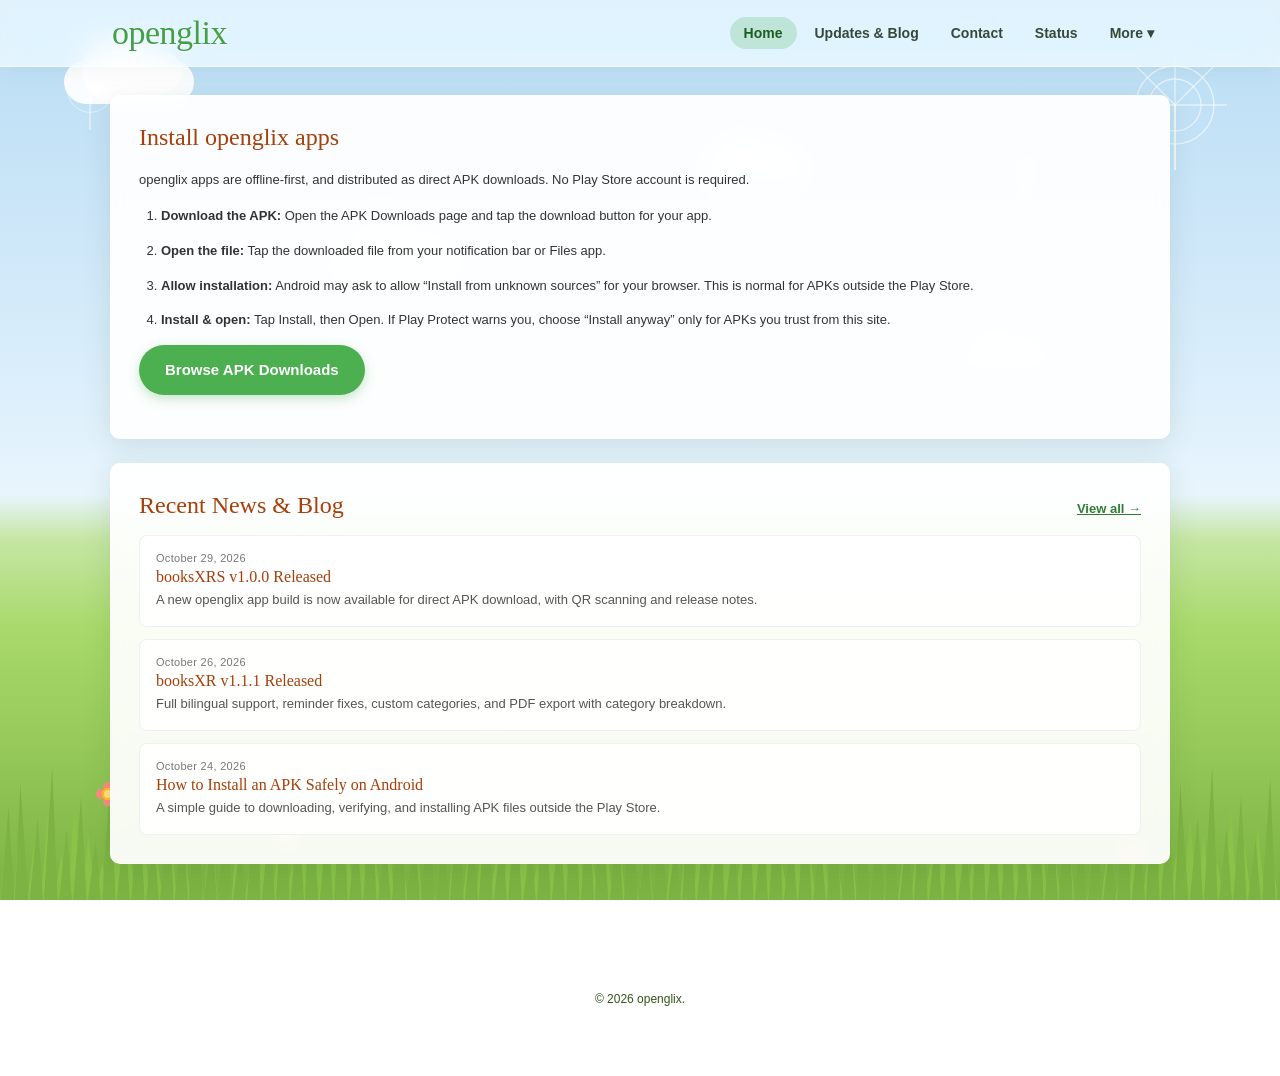
==== commit dda10cb3: "update index file" ====
--- a/index.html
+++ b/index.html
@@ -6,6 +6,10 @@
   <title>openglix — Home</title>
   <meta name="description" content="Free offline-first Android apps. Direct APK downloads, release notes, and guides.">
   <link rel="stylesheet" href="css/style.css">
+  <link rel="icon" type="image/svg+xml" href="favicon.svg">
+  <link rel="icon" type="image/png" sizes="64x64" href="favicon.png">
+  <link rel="apple-touch-icon" href="apple-touch-icon.png">
+  <meta name="theme-color" content="#2e7d32">
 </head>
 <body class="">
 <div class="bg-decor" aria-hidden="true">
@@ -80,7 +84,7 @@
 <main class="wrapper">
   <div class="panel">
     <h2>Install openglix apps</h2>
-    <p>openglix apps are free, offline-first, and distributed as direct APK downloads. No Play Store account is required.</p>
+    <p>openglix apps are offline-first, and distributed as direct APK downloads. No Play Store account is required.</p>
     <ol class="steps">
       <li><strong>Download the APK:</strong> Open the APK Downloads page and tap the download button for your app.</li>
       <li><strong>Open the file:</strong> Tap the downloaded file from your notification bar or Files app.</li>
@@ -101,7 +105,7 @@
   </div>
 </main>
 <footer class="site-footer">
-  © 2026 openglix. Apps are free and offline-first.
+  © 2026 openglix.
 </footer>
 <script src="js/qrcode.min.js"></script>
 <script src="js/app.js"></script>
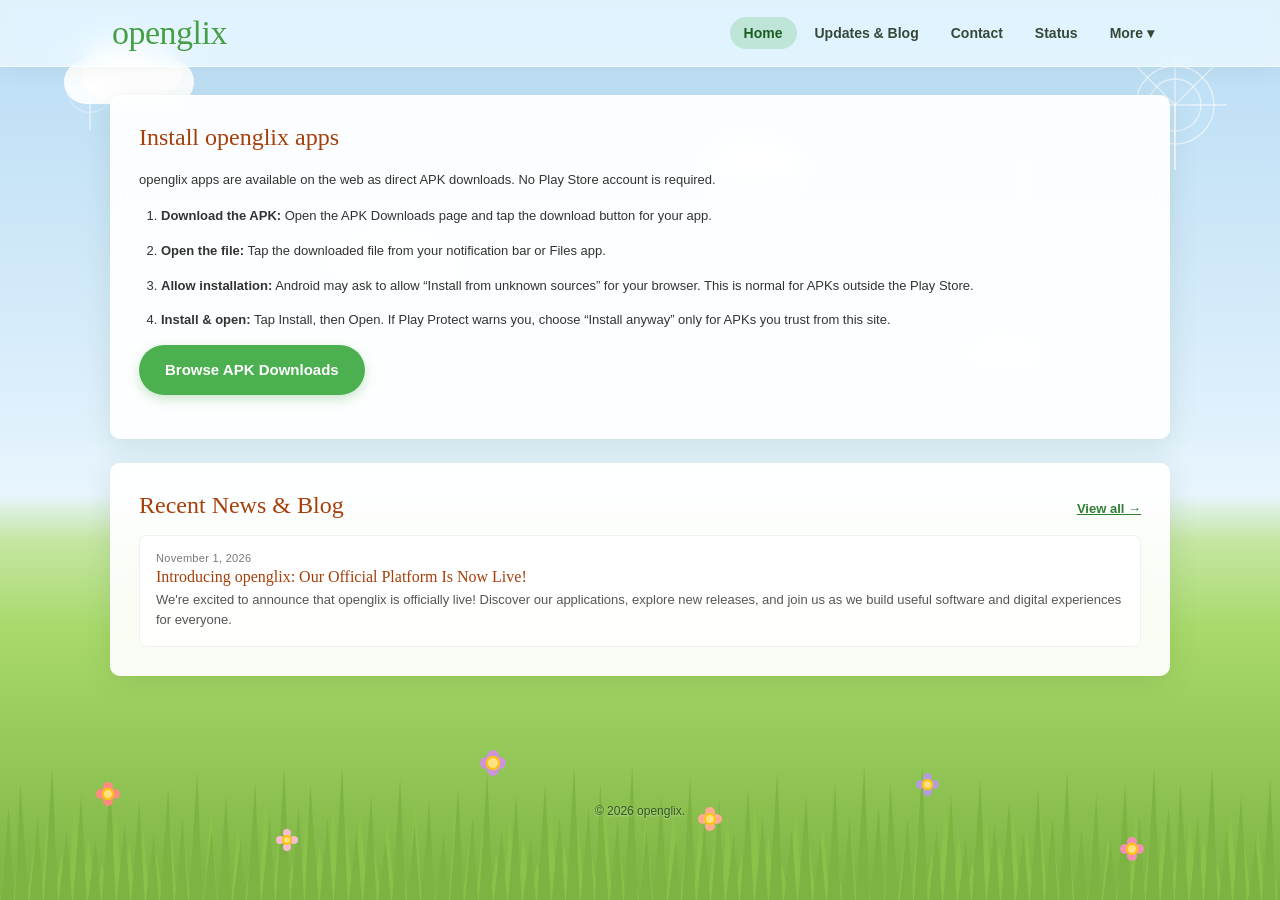
==== commit 13ee3f7d: "fixed text error" ====
--- a/index.html
+++ b/index.html
@@ -84,7 +84,7 @@
 <main class="wrapper">
   <div class="panel">
     <h2>Install openglix apps</h2>
-    <p>openglix apps are offline-first, and distributed as direct APK downloads. No Play Store account is required.</p>
+    <p>openglix apps are available on the web as direct APK downloads. No Play Store account is required.</p>
     <ol class="steps">
       <li><strong>Download the APK:</strong> Open the APK Downloads page and tap the download button for your app.</li>
       <li><strong>Open the file:</strong> Tap the downloaded file from your notification bar or Files app.</li>
--- a/css/style.css
+++ b/css/style.css
@@ -530,4 +530,933 @@
     background: linear-gradient(to bottom, #b8dcf4 0%, #e3f2fd 200px, #a8d96a 200px, #7cb342 100%);
     background-attachment: scroll;
   }
+}
+/* === Contact page === */
+.contact-grid {
+  display: grid;
+  grid-template-columns: repeat(auto-fit, minmax(280px, 1fr));
+  gap: 20px;
+  margin-bottom: 24px;
+}
+.contact-card {
+  background: rgba(255,255,255,0.93);
+  border: 1px solid rgba(255,255,255,0.7);
+  border-radius: 10px;
+  box-shadow: 0 6px 28px rgba(45,90,39,0.12);
+  padding: 26px;
+  text-align: center;
+  display: flex;
+  flex-direction: column;
+  backdrop-filter: blur(8px);
+  -webkit-backdrop-filter: blur(8px);
+}
+.contact-icon {
+  width: 56px;
+  height: 56px;
+  margin: 0 auto 12px;
+  border-radius: 50%;
+  background: rgba(76,175,80,0.13);
+  display: flex;
+  align-items: center;
+  justify-content: center;
+  font-size: 26px;
+  line-height: 1;
+}
+.contact-card h3 {
+  font-family: Georgia, serif;
+  font-size: 20px;
+  color: var(--brown);
+  margin: 6px 0 10px;
+  font-weight: normal;
+}
+.contact-card p {
+  font-size: 13px;
+  color: #555;
+  line-height: 1.6;
+  margin-bottom: 16px;
+  flex: 1;
+}
+.contact-card .btn-download {
+  margin-top: auto;
+  font-size: 14px;
+  padding: 11px 20px;
+  align-self: center;
+  word-break: break-all;
+}
+.contact-note {
+  font-size: 11px !important;
+  color: #888 !important;
+  margin-top: 14px !important;
+  margin-bottom: 0 !important;
+  flex: 0 0 auto !important;
+  line-height: 1.5 !important;
+}
+@media (max-width: 820px) {
+  .contact-card { padding: 20px; }
+  .contact-icon { width: 48px; height: 48px; font-size: 22px; }
+}
+/* === Status page === */
+.status-hero {
+  display: flex;
+  justify-content: space-between;
+  align-items: flex-start;
+  gap: 16px;
+  flex-wrap: wrap;
+  margin-bottom: 20px;
+}
+.status-hero h2 { margin-bottom: 6px; }
+.status-hero-note {
+  font-size: 12px;
+  color: #777;
+  margin: 0;
+  max-width: 560px;
+  line-height: 1.6;
+}
+.status-pill {
+  display: inline-flex;
+  align-items: center;
+  gap: 8px;
+  padding: 8px 14px;
+  border-radius: 999px;
+  font-size: 12px;
+  font-weight: bold;
+  white-space: nowrap;
+}
+.status-pill.ok { background: #e8f5e9; color: #2e7d32; border: 1px solid #b7dfb9; }
+.status-pill.warn { background: #fff8e1; color: #a06300; border: 1px solid #ffe0a3; }
+.status-pill.bad { background: #ffebee; color: #c62828; border: 1px solid #f5b7b1; }
+.status-dot {
+  display: inline-block;
+  width: 8px;
+  height: 8px;
+  border-radius: 50%;
+  background: currentColor;
+  box-shadow: 0 0 0 3px rgba(46,125,50,0.15);
+  flex-shrink: 0;
+}
+.service-grid {
+  display: grid;
+  grid-template-columns: repeat(auto-fit, minmax(200px, 1fr));
+  gap: 12px;
+}
+.service-item {
+  border: 1px solid rgba(0,0,0,0.06);
+  border-radius: 8px;
+  padding: 14px 16px;
+  background: rgba(255,255,255,0.55);
+}
+.service-item .label {
+  font-size: 11px;
+  color: #777;
+  text-transform: uppercase;
+  letter-spacing: 0.5px;
+  margin-bottom: 8px;
+}
+.service-item .value {
+  display: flex;
+  align-items: center;
+  gap: 8px;
+  font-weight: bold;
+  color: #2e7d32;
+  font-size: 13px;
+}
+.service-item.warn .value { color: #a06300; }
+.service-item.bad .value { color: #c62828; }
+
+.version-table {
+  width: 100%;
+  border-collapse: collapse;
+  margin-top: 4px;
+}
+.version-table th {
+  text-align: left;
+  font-size: 11px;
+  text-transform: uppercase;
+  letter-spacing: 0.5px;
+  color: #777;
+  padding: 10px 12px;
+  border-bottom: 1px solid rgba(0,0,0,0.08);
+  font-weight: 600;
+}
+.version-table td {
+  padding: 14px 12px;
+  border-bottom: 1px solid rgba(0,0,0,0.05);
+  font-size: 13px;
+  vertical-align: middle;
+}
+.version-table tr:last-child td { border-bottom: 0; }
+.version-table .app-name {
+  font-family: Georgia, serif;
+  color: var(--brown);
+  font-size: 15px;
+}
+.version-table .app-version {
+  display: inline-block;
+  background: #e8f5e9;
+  border: 1px solid #b7dfb9;
+  color: #2e7d32;
+  font-size: 11px;
+  padding: 2px 8px;
+  border-radius: 999px;
+}
+.version-table .download-mini {
+  display: inline-block;
+  background: var(--green);
+  color: #fff;
+  padding: 7px 14px;
+  border-radius: 999px;
+  text-decoration: none;
+  font-size: 12px;
+  font-weight: bold;
+  white-space: nowrap;
+}
+.version-table .download-mini:hover {
+  background: var(--green-dark);
+  color: #fff;
+}
+.release-item {
+  display: flex;
+  gap: 16px;
+  padding: 14px 0;
+  border-bottom: 1px solid rgba(0,0,0,0.06);
+}
+.release-item:last-child { border-bottom: 0; padding-bottom: 0; }
+.release-date {
+  min-width: 120px;
+  font-size: 11px;
+  color: #888;
+  text-transform: uppercase;
+  letter-spacing: 0.5px;
+  padding-top: 3px;
+}
+.release-body { flex: 1; min-width: 0; }
+.release-title {
+  font-family: Georgia, serif;
+  font-size: 15px;
+  color: var(--brown);
+  margin-bottom: 4px;
+}
+.release-text { font-size: 13px; color: #555; line-height: 1.55; }
+
+.issues-list { list-style: none; padding: 0; margin: 0; }
+.issues-list li {
+  padding: 14px 0;
+  border-bottom: 1px solid rgba(0,0,0,0.06);
+  display: flex;
+  gap: 12px;
+  align-items: flex-start;
+}
+.issues-list li:last-child { border-bottom: 0; padding-bottom: 0; }
+.issue-badge {
+  flex-shrink: 0;
+  font-size: 10px;
+  font-weight: bold;
+  text-transform: uppercase;
+  letter-spacing: 0.5px;
+  padding: 3px 8px;
+  border-radius: 4px;
+  margin-top: 2px;
+}
+.issue-badge.minor { background: #fff8e1; color: #a06300; border: 1px solid #ffe0a3; }
+.issue-badge.major { background: #ffebee; color: #c62828; border: 1px solid #f5b7b1; }
+.issue-badge.note  { background: #e3f2fd; color: #1565c0; border: 1px solid #b3d4f5; }
+.issue-body { flex: 1; min-width: 0; }
+.issue-body strong { display: block; color: #333; margin-bottom: 3px; }
+.issue-body p { margin: 0; font-size: 12px; color: #666; line-height: 1.55; }
+
+@media (max-width: 720px) {
+  .version-table thead { display: none; }
+  .version-table, .version-table tbody, .version-table tr, .version-table td {
+    display: block;
+    width: 100%;
+  }
+  .version-table tr {
+    border: 1px solid rgba(0,0,0,0.08);
+    border-radius: 8px;
+    padding: 12px 14px;
+    margin-bottom: 10px;
+    background: rgba(255,255,255,0.55);
+  }
+  .version-table tr:last-child { margin-bottom: 0; }
+  .version-table td { border: 0; padding: 4px 0; }
+  .version-table td[data-label]::before {
+    content: attr(data-label) ": ";
+    font-size: 11px;
+    color: #888;
+    text-transform: uppercase;
+    letter-spacing: 0.5px;
+    display: inline-block;
+    min-width: 72px;
+  }
+  .release-item { flex-direction: column; gap: 4px; }
+  .release-date { min-width: 0; }
+  .issues-list li { flex-direction: column; gap: 8px; }
+}
+/* === Status: maintenance + notes + updated stamp === */
+.status-pill.info { background: #e3f2fd; color: #1565c0; border: 1px solid #b3d4f5; }
+.service-item.info .value { color: #1565c0; }
+.service-item.info { border-color: rgba(21,101,192,0.18); }
+.service-item.warn { border-color: rgba(160,99,0,0.2); }
+.service-item.bad  { border-color: rgba(198,40,40,0.25); }
+.service-note {
+  margin-top: 8px;
+  font-size: 11px;
+  color: #7a5a15;
+  line-height: 1.5;
+}
+.service-item.bad .service-note { color: #a02020; }
+.service-item.info .service-note { color: #0d47a1; }
+.status-updated {
+  margin-top: 14px;
+  font-size: 11px;
+  color: #888;
+  text-align: right;
+}
+/* === Status page: hero actions + refresh === */
+.status-hero-actions {
+  display: flex;
+  flex-direction: column;
+  align-items: flex-end;
+  gap: 8px;
+}
+.status-refresh {
+  background: transparent;
+  border: 1px solid rgba(0,0,0,0.1);
+  border-radius: 999px;
+  padding: 6px 14px;
+  font-size: 11px;
+  color: #555;
+  cursor: pointer;
+  transition: background 0.15s ease, color 0.15s ease, border-color 0.15s ease;
+  font-family: inherit;
+}
+.status-refresh:hover {
+  background: rgba(76,175,80,0.1);
+  color: #2e7d32;
+  border-color: rgba(76,175,80,0.3);
+}
+.status-refresh:disabled { opacity: 0.55; cursor: default; }
+.status-hero-note code {
+  background: rgba(0,0,0,0.05);
+  padding: 1px 5px;
+  border-radius: 4px;
+  font-size: 11px;
+}
+@media (max-width: 720px) {
+  .status-hero-actions { align-items: flex-start; width: 100%; }
+  .status-refresh { align-self: flex-start; }
+}
+/* === Status: timestamp details === */
+.status-updated {
+  margin-top: 12px;
+  font-size: 11px;
+  color: #888;
+  text-align: right;
+  line-height: 1.5;
+}
+.status-updated strong { color: #555; font-weight: 600; }
+.status-updated-utc {
+  display: inline-block;
+  margin-left: 6px;
+  padding: 1px 6px;
+  background: rgba(0,0,0,0.05);
+  border-radius: 4px;
+  font-family: Consolas, "Courier New", monospace;
+  font-size: 10px;
+  color: #777;
+  cursor: help;
+}
+@media (max-width: 720px) {
+  .status-updated { text-align: left; }
+}
+/* === FAQ page === */
+.faq-search {
+  position: relative;
+  margin: 4px 0 14px;
+}
+.faq-search input {
+  width: 100%;
+  padding: 12px 16px 12px 42px;
+  border: 1px solid rgba(0,0,0,0.1);
+  border-radius: 999px;
+  font-size: 14px;
+  font-family: inherit;
+  background: rgba(255,255,255,0.9);
+  color: #333;
+  outline: none;
+  transition: border-color 0.15s ease, box-shadow 0.15s ease;
+}
+.faq-search input:focus {
+  border-color: rgba(76,175,80,0.5);
+  box-shadow: 0 0 0 3px rgba(76,175,80,0.12);
+}
+.faq-search::before {
+  content: '⌕';
+  position: absolute;
+  left: 16px;
+  top: 50%;
+  transform: translateY(-50%);
+  font-size: 18px;
+  color: #888;
+  pointer-events: none;
+}
+.faq-cats {
+  display: flex;
+  gap: 8px;
+  flex-wrap: wrap;
+  margin-bottom: 18px;
+}
+.faq-cat {
+  padding: 7px 14px;
+  border-radius: 999px;
+  background: rgba(255,255,255,0.7);
+  border: 1px solid rgba(0,0,0,0.08);
+  font-size: 12px;
+  font-weight: 600;
+  cursor: pointer;
+  color: #444;
+  font-family: inherit;
+  transition: background 0.15s ease, color 0.15s ease, border-color 0.15s ease;
+}
+.faq-cat:hover { background: #e8f5e9; color: #2e7d32; border-color: rgba(76,175,80,0.3); }
+.faq-cat.active { background: var(--green); color: #fff; border-color: var(--green); }
+.faq-meta {
+  display: flex;
+  justify-content: space-between;
+  align-items: center;
+  font-size: 11px;
+  color: #888;
+  margin-bottom: 10px;
+  padding: 0 4px;
+}
+.faq-meta button {
+  background: none;
+  border: 0;
+  color: var(--green-dark);
+  font-weight: 600;
+  font-size: 11px;
+  cursor: pointer;
+  padding: 0;
+  font-family: inherit;
+}
+.faq-meta button:hover { text-decoration: underline; }
+.faq-item {
+  border: 1px solid rgba(0,0,0,0.07);
+  border-radius: 8px;
+  margin-bottom: 8px;
+  background: rgba(255,255,255,0.85);
+  overflow: hidden;
+  transition: border-color 0.15s ease;
+}
+.faq-item:hover { border-color: rgba(76,175,80,0.25); }
+.faq-item summary {
+  padding: 16px 20px;
+  font-weight: 600;
+  cursor: pointer;
+  list-style: none;
+  display: flex;
+  justify-content: space-between;
+  align-items: flex-start;
+  gap: 14px;
+  font-size: 14px;
+  color: #333;
+  line-height: 1.45;
+}
+.faq-item summary::-webkit-details-marker { display: none; }
+.faq-item summary::after {
+  content: '+';
+  font-size: 20px;
+  line-height: 1;
+  color: var(--green);
+  flex-shrink: 0;
+  transition: transform 0.2s ease;
+  font-weight: 400;
+  margin-top: -1px;
+}
+.faq-item[open] summary {
+  background: #f4fbf4;
+  border-bottom: 1px solid rgba(0,0,0,0.05);
+}
+.faq-item[open] summary::after { transform: rotate(45deg); }
+.faq-answer {
+  padding: 14px 20px 18px;
+  color: #555;
+  font-size: 13px;
+  line-height: 1.7;
+}
+.faq-answer p { margin: 0 0 10px; }
+.faq-answer p:last-child { margin-bottom: 0; }
+.faq-answer code {
+  background: rgba(0,0,0,0.06);
+  padding: 2px 6px;
+  border-radius: 3px;
+  font-size: 12px;
+  font-family: Consolas, "Courier New", monospace;
+}
+.faq-answer ul, .faq-answer ol { margin: 8px 0 10px; padding-left: 22px; }
+.faq-answer li { margin-bottom: 5px; line-height: 1.6; }
+.faq-answer a { color: var(--green-dark); font-weight: 600; }
+.faq-empty {
+  text-align: center;
+  padding: 32px 20px;
+  color: #888;
+  font-size: 13px;
+  border: 1px dashed rgba(0,0,0,0.1);
+  border-radius: 8px;
+  display: none;
+}
+.faq-empty.show { display: block; }
+.faq-help-card {
+  text-align: center;
+  padding: 30px;
+  border: 1px dashed rgba(76,175,80,0.35);
+  border-radius: 10px;
+  background: rgba(255,255,255,0.6);
+  margin-top: 4px;
+}
+.faq-help-card h3 {
+  font-family: Georgia, serif;
+  color: var(--brown);
+  font-size: 20px;
+  margin: 0 0 8px;
+  font-weight: normal;
+}
+.faq-help-card p {
+  color: #555;
+  margin: 0 0 16px;
+  font-size: 13px;
+  line-height: 1.6;
+}
+.faq-help-actions {
+  display: flex;
+  gap: 10px;
+  justify-content: center;
+  flex-wrap: wrap;
+}
+.faq-help-actions .btn-download {
+  font-size: 13px;
+  padding: 10px 20px;
+}
+.faq-help-actions .btn-secondary {
+  display: inline-block;
+  padding: 10px 20px;
+  border-radius: 999px;
+  border: 1px solid rgba(0,0,0,0.12);
+  background: rgba(255,255,255,0.9);
+  color: #333;
+  text-decoration: none;
+  font-weight: bold;
+  font-size: 13px;
+  transition: background 0.15s ease, border-color 0.15s ease;
+}
+.faq-help-actions .btn-secondary:hover {
+  background: #f4fbf4;
+  border-color: rgba(76,175,80,0.4);
+  color: var(--green-dark);
+}
+@media (max-width: 620px) {
+  .faq-item summary { padding: 14px 16px; font-size: 13px; }
+  .faq-answer { padding: 12px 16px 16px; }
+  .faq-help-card { padding: 22px 16px; }
+}
+
+/* === About page === */
+.about-intro p {
+  font-size: 14px;
+  color: #444;
+  line-height: 1.8;
+}
+.about-intro p:last-child { margin-bottom: 0; }
+
+.about-highlight {
+  display: grid;
+  grid-template-columns: repeat(auto-fit, minmax(200px, 1fr));
+  gap: 12px;
+  margin-top: 8px;
+}
+.about-highlight-item {
+  padding: 18px;
+  border: 1px solid rgba(0,0,0,0.06);
+  border-radius: 10px;
+  background: rgba(255,255,255,0.62);
+}
+.about-highlight-item h4 {
+  margin: 0 0 6px;
+  font-family: Georgia, serif;
+  color: var(--brown);
+  font-size: 15px;
+  font-weight: normal;
+}
+.about-highlight-item p {
+  margin: 0;
+  font-size: 12px;
+  color: #555;
+  line-height: 1.6;
+}
+
+.about-list {
+  list-style: none;
+  padding: 0;
+  margin: 4px 0 0;
+}
+.about-list li {
+  padding: 10px 0 10px 26px;
+  position: relative;
+  font-size: 13px;
+  color: #444;
+  line-height: 1.65;
+  border-bottom: 1px solid rgba(0,0,0,0.05);
+}
+.about-list li:last-child { border-bottom: 0; }
+.about-list li::before {
+  content: '';
+  position: absolute;
+  left: 6px;
+  top: 18px;
+  width: 6px;
+  height: 6px;
+  border-radius: 50%;
+  background: var(--green);
+}
+.about-list li strong { color: #333; }
+
+.about-cta {
+  display: flex;
+  gap: 10px;
+  flex-wrap: wrap;
+  margin-top: 4px;
+}
+.about-cta .btn-secondary {
+  display: inline-block;
+  padding: 12px 24px;
+  border-radius: 999px;
+  border: 1px solid rgba(0,0,0,0.12);
+  background: rgba(255,255,255,0.9);
+  color: #333;
+  text-decoration: none;
+  font-weight: bold;
+  font-size: 15px;
+  transition: background 0.15s ease, border-color 0.15s ease, color 0.15s ease;
+}
+.about-cta .btn-secondary:hover {
+  background: #f4fbf4;
+  border-color: rgba(76,175,80,0.4);
+  color: var(--green-dark);
+}
+/* === Report page === */
+.report-form {
+  display: flex;
+  flex-direction: column;
+  gap: 14px;
+  margin-top: 12px;
+}
+.form-row { display: flex; flex-direction: column; gap: 6px; }
+.form-row-2 { display: grid; grid-template-columns: 1fr 1fr; gap: 14px; }
+.form-row-2 > div { display: flex; flex-direction: column; gap: 6px; }
+.form-label { font-size: 12px; font-weight: 600; color: #444; }
+.form-label .req { color: #c62828; }
+.form-input {
+  padding: 10px 12px;
+  border: 1px solid rgba(0,0,0,0.12);
+  border-radius: 8px;
+  font-family: inherit;
+  font-size: 13px;
+  background: rgba(255,255,255,0.9);
+  color: #333;
+  width: 100%;
+  transition: border-color 0.15s ease, box-shadow 0.15s ease;
+}
+.form-input:focus {
+  outline: none;
+  border-color: rgba(76,175,80,0.5);
+  box-shadow: 0 0 0 3px rgba(76,175,80,0.12);
+}
+textarea.form-input { resize: vertical; min-height: 64px; }
+select.form-input { cursor: pointer; }
+.radio-group { display: flex; flex-wrap: wrap; gap: 8px; }
+.radio {
+  display: inline-flex;
+  align-items: center;
+  gap: 6px;
+  font-size: 13px;
+  cursor: pointer;
+  padding: 7px 14px;
+  border: 1px solid rgba(0,0,0,0.1);
+  border-radius: 999px;
+  background: rgba(255,255,255,0.7);
+  transition: border-color 0.15s ease, background 0.15s ease;
+}
+.radio:hover { border-color: rgba(76,175,80,0.4); background: #f4fbf4; }
+.radio input[type="radio"] { margin: 0; accent-color: var(--green); }
+.checkbox {
+  display: inline-flex;
+  align-items: center;
+  gap: 8px;
+  font-size: 12px;
+  color: #555;
+  cursor: pointer;
+}
+.checkbox input { accent-color: var(--green); }
+.form-actions { display: flex; gap: 10px; flex-wrap: wrap; margin-top: 6px; }
+.form-actions .btn-download { font-size: 14px; padding: 12px 22px; }
+.form-actions .btn-secondary {
+  display: inline-block;
+  padding: 12px 22px;
+  border-radius: 999px;
+  border: 1px solid rgba(0,0,0,0.12);
+  background: rgba(255,255,255,0.9);
+  color: #333;
+  text-decoration: none;
+  font-weight: bold;
+  font-size: 14px;
+  cursor: pointer;
+  font-family: inherit;
+  transition: background 0.15s ease, border-color 0.15s ease, color 0.15s ease;
+}
+.form-actions .btn-secondary:hover {
+  background: #f4fbf4;
+  border-color: rgba(76,175,80,0.4);
+  color: var(--green-dark);
+}
+.form-note { font-size: 11px; color: #888; margin: 6px 0 0; line-height: 1.5; }
+.form-status {
+  margin-top: 10px;
+  padding: 10px 14px;
+  border-radius: 8px;
+  font-size: 13px;
+  display: none;
+}
+.form-status.show { display: block; }
+.form-status.ok { background: #e8f5e9; border: 1px solid #b7dfb9; color: #2e7d32; }
+.form-status.err { background: #ffebee; border: 1px solid #f5b7b1; color: #c62828; }
+@media (max-width: 620px) {
+  .form-row-2 { grid-template-columns: 1fr; }
+}
+/* === Report page + email template preview === */
+.report-layout {
+  display: grid;
+  grid-template-columns: 1fr;
+  gap: 20px;
+  align-items: start;
+}
+@media (min-width: 960px) {
+  .report-layout { grid-template-columns: 1fr 1fr; }
+  .report-preview-panel {
+    position: sticky;
+    top: 90px;
+    max-height: calc(100vh - 110px);
+    overflow-y: auto;
+    padding-right: 4px;
+  }
+}
+.report-form { display: flex; flex-direction: column; gap: 14px; margin-top: 12px; }
+.form-row { display: flex; flex-direction: column; gap: 6px; }
+.form-row-2 { display: grid; grid-template-columns: 1fr 1fr; gap: 14px; }
+.form-row-2 > div { display: flex; flex-direction: column; gap: 6px; }
+.form-label { font-size: 12px; font-weight: 600; color: #444; }
+.form-label .req { color: #c62828; }
+.form-input {
+  padding: 10px 12px; border: 1px solid rgba(0,0,0,0.12); border-radius: 8px;
+  font-family: inherit; font-size: 13px; background: rgba(255,255,255,0.9);
+  color: #333; width: 100%;
+  transition: border-color 0.15s ease, box-shadow 0.15s ease;
+}
+.form-input:focus { outline: none; border-color: rgba(76,175,80,0.5); box-shadow: 0 0 0 3px rgba(76,175,80,0.12); }
+textarea.form-input { resize: vertical; min-height: 64px; }
+select.form-input { cursor: pointer; }
+.radio-group { display: flex; flex-wrap: wrap; gap: 8px; }
+.radio {
+  display: inline-flex; align-items: center; gap: 6px; font-size: 13px;
+  cursor: pointer; padding: 7px 14px; border: 1px solid rgba(0,0,0,0.1);
+  border-radius: 999px; background: rgba(255,255,255,0.7);
+  transition: border-color 0.15s ease, background 0.15s ease;
+}
+.radio:hover { border-color: rgba(76,175,80,0.4); background: #f4fbf4; }
+.radio input[type="radio"] { margin: 0; accent-color: var(--green); }
+.checkbox { display: inline-flex; align-items: center; gap: 8px; font-size: 12px; color: #555; cursor: pointer; }
+.checkbox input { accent-color: var(--green); }
+.form-actions { display: flex; gap: 10px; flex-wrap: wrap; margin-top: 6px; }
+.form-actions .btn-download { font-size: 14px; padding: 12px 22px; }
+.form-actions .btn-secondary {
+  display: inline-block; padding: 12px 22px; border-radius: 999px;
+  border: 1px solid rgba(0,0,0,0.12); background: rgba(255,255,255,0.9);
+  color: #333; text-decoration: none; font-weight: bold; font-size: 14px;
+  cursor: pointer; font-family: inherit;
+  transition: background 0.15s ease, border-color 0.15s ease, color 0.15s ease;
+}
+.form-actions .btn-secondary:hover { background: #f4fbf4; border-color: rgba(76,175,80,0.4); color: var(--green-dark); }
+.form-note { font-size: 11px; color: #888; margin: 6px 0 0; line-height: 1.5; }
+.form-status { margin-top: 10px; padding: 10px 14px; border-radius: 8px; font-size: 13px; display: none; }
+.form-status.show { display: block; }
+.form-status.ok { background: #e8f5e9; border: 1px solid #b7dfb9; color: #2e7d32; }
+.form-status.err { background: #ffebee; border: 1px solid #f5b7b1; color: #c62828; }
+
+/* Email preview */
+.report-preview-panel .panel-header {
+  display: flex; justify-content: space-between; align-items: baseline; margin-bottom: 14px;
+}
+.report-preview-panel .panel-header h2 { margin: 0; }
+.report-preview-panel .panel-header small { color: #888; font-size: 11px; }
+.email-preview-meta {
+  background: rgba(255,255,255,0.85); border: 1px solid rgba(0,0,0,0.06);
+  border-radius: 8px; padding: 12px 14px; margin-bottom: 14px; font-size: 12px; color: #555;
+}
+.email-preview-meta div + div { margin-top: 6px; }
+.email-preview-meta strong { color: #333; font-weight: 600; display: inline-block; min-width: 52px; }
+.email-preview-meta .mono {
+  font-family: Consolas, "Courier New", monospace;
+  background: rgba(76,175,80,0.08); padding: 1px 6px; border-radius: 3px;
+  color: #1b5e20; font-weight: 600;
+}
+.email-preview-render {
+  border-radius: 10px; overflow: hidden;
+  box-shadow: 0 4px 22px rgba(0,0,0,0.08);
+  background: #f0f0f0; padding: 14px;
+}
+.email-preview-render > div { margin: 0 auto !important; }
+.email-preview-hint {
+  margin-top: 10px; font-size: 11px; color: #888; text-align: center; line-height: 1.5;
+}
+@media (max-width: 620px) { .form-row-2 { grid-template-columns: 1fr; } }
+/* === Report: mailto fallback === */
+.mailto-fallback {
+  margin-top: 14px;
+  padding: 12px 14px;
+  background: #fff8e1;
+  border: 1px solid #ffe0a3;
+  border-radius: 8px;
+  font-size: 12px;
+  color: #7a5a15;
+  line-height: 1.5;
+}
+.mailto-fallback strong { color: #5c4300; }
+.mailto-fallback .btn-secondary {
+  font-size: 12px !important;
+  padding: 8px 16px !important;
+}
+/* === Downloads page enhancements === */
+.downloads-stats {
+  display: grid;
+  grid-template-columns: repeat(auto-fit, minmax(140px, 1fr));
+  gap: 10px;
+  margin-bottom: 20px;
+}
+.downloads-stat {
+  background: rgba(255,255,255,0.72);
+  border: 1px solid rgba(0,0,0,0.06);
+  border-radius: 10px;
+  padding: 14px 16px;
+  text-align: center;
+}
+.downloads-stat .v {
+  font-family: Georgia, serif;
+  font-size: 18px;
+  color: var(--green-dark);
+  line-height: 1.2;
+}
+.downloads-stat .l {
+  font-size: 10px;
+  text-transform: uppercase;
+  letter-spacing: 0.6px;
+  color: #777;
+  margin-top: 4px;
+  font-weight: 600;
+}
+
+.downloads-toolbar {
+  display: grid;
+  grid-template-columns: 1fr 220px;
+  gap: 10px;
+  margin-bottom: 14px;
+}
+.downloads-toolbar .form-input {
+  padding: 10px 12px;
+  border: 1px solid rgba(0,0,0,0.12);
+  border-radius: 8px;
+  font-size: 13px;
+  background: rgba(255,255,255,0.9);
+}
+.downloads-toolbar .form-input:focus {
+  outline: none;
+  border-color: rgba(76,175,80,0.5);
+  box-shadow: 0 0 0 3px rgba(76,175,80,0.12);
+}
+.downloads-filter {
+  display: flex;
+  gap: 8px;
+  flex-wrap: wrap;
+  margin-bottom: 18px;
+}
+
+.app-url {
+  font-family: Consolas, "Courier New", monospace;
+  font-size: 10px;
+  color: #888;
+  margin: -4px 0 10px;
+  word-break: break-all;
+}
+.app-tags {
+  display: flex;
+  gap: 6px;
+  flex-wrap: wrap;
+  justify-content: center;
+  margin: 6px 0 10px;
+}
+.app-tag {
+  display: inline-block;
+  font-size: 10px;
+  font-weight: 600;
+  text-transform: uppercase;
+  letter-spacing: 0.4px;
+  padding: 3px 8px;
+  border-radius: 4px;
+  background: #f0f0f0;
+  color: #555;
+  border: 1px solid #e0e0e0;
+}
+.app-tag-featured {
+  background: #fff8e1;
+  color: #a06300;
+  border-color: #ffe0a3;
+}
+.app-tag-platform {
+  background: #e8f5e9;
+  color: #2e7d32;
+  border-color: #b7dfb9;
+}
+.app-tag-min {
+  background: #e3f2fd;
+  color: #1565c0;
+  border-color: #b3d4f5;
+}
+.app-actions {
+  display: flex;
+  gap: 8px;
+  justify-content: center;
+  flex-wrap: wrap;
+  margin-bottom: 8px;
+}
+.app-actions .btn-download {
+  font-size: 13px;
+  padding: 10px 18px;
+}
+.app-actions .btn-secondary {
+  padding: 10px 16px;
+  border-radius: 999px;
+  border: 1px solid rgba(0,0,0,0.12);
+  background: rgba(255,255,255,0.9);
+  color: #333;
+  font-weight: bold;
+  font-size: 13px;
+  cursor: pointer;
+  font-family: inherit;
+  transition: background 0.15s ease, border-color 0.15s ease, color 0.15s ease;
+}
+.app-actions .btn-secondary:hover {
+  background: #f4fbf4;
+  border-color: rgba(76,175,80,0.4);
+  color: var(--green-dark);
+}
+@media (max-width: 620px) {
+  .downloads-toolbar { grid-template-columns: 1fr; }
 }
